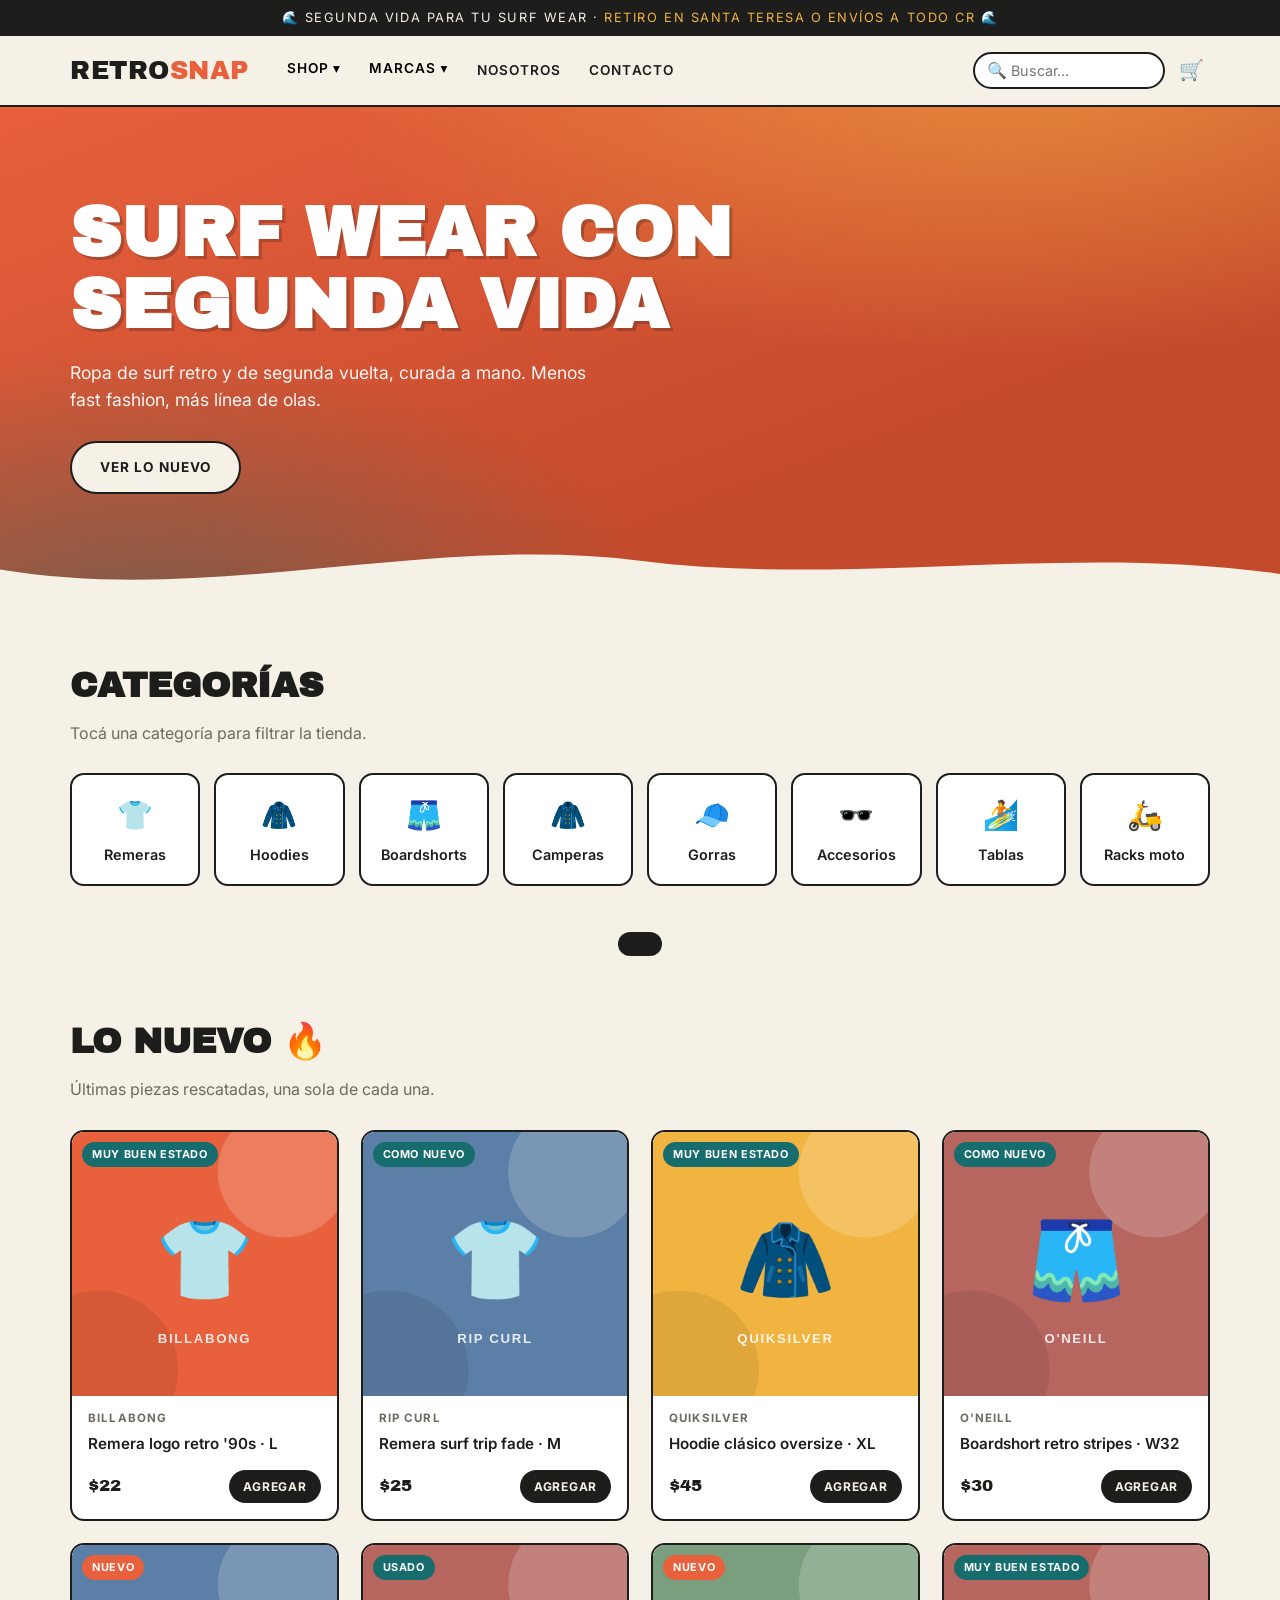
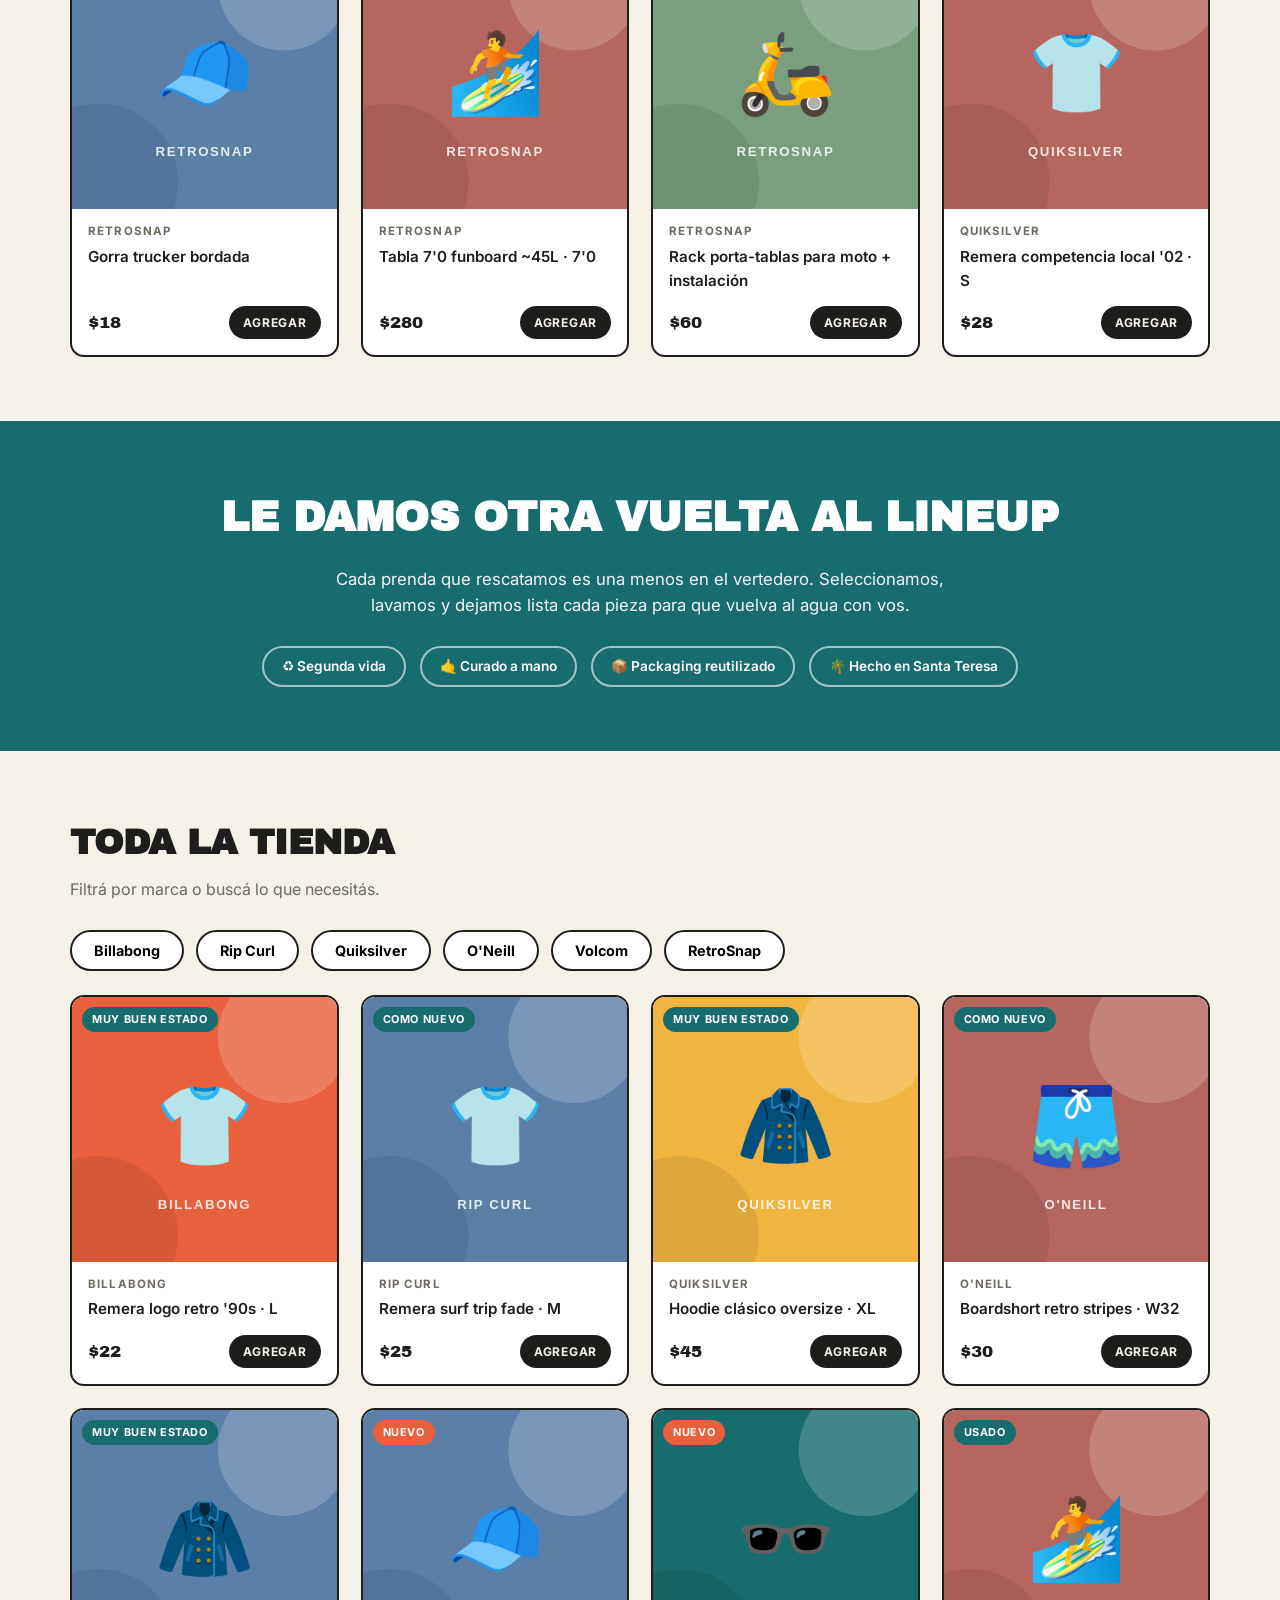
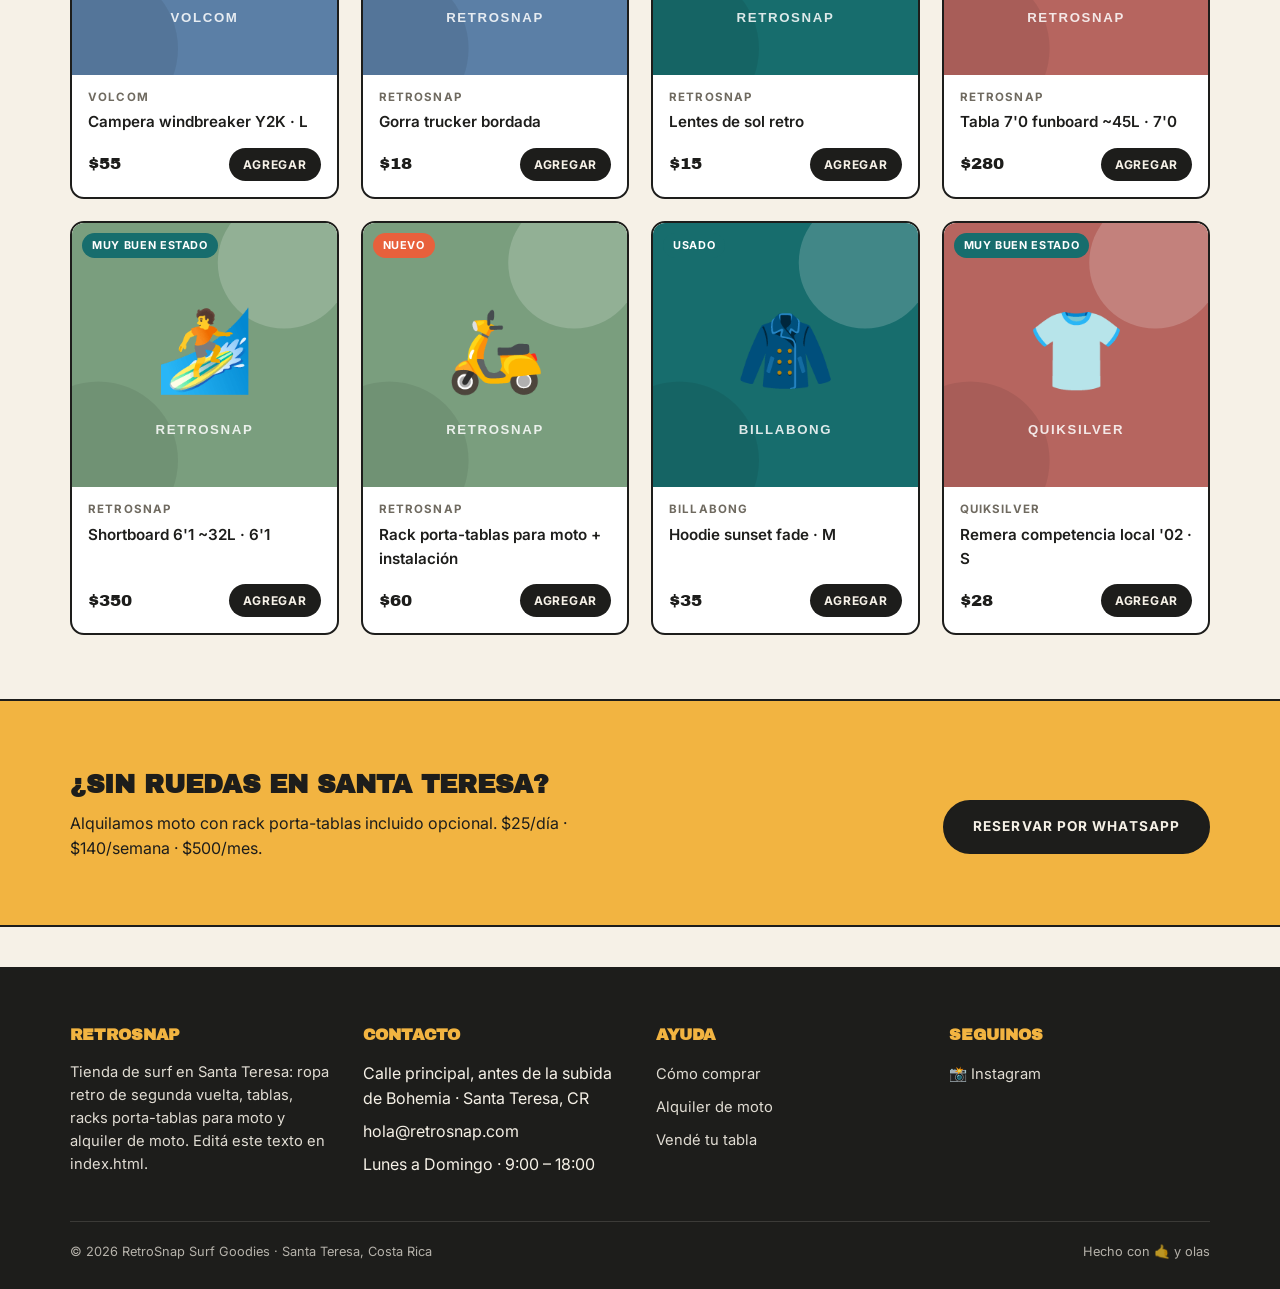
==== index.html @ 7b85a32f "Commit inicial: tienda web RetroSnap (estatica) Co-Authored-By: Claude Opus 4.8 (1M context) <norepl" ====
<!DOCTYPE html>
<html lang="es">
<head>
  <meta charset="UTF-8">
  <meta name="viewport" content="width=device-width, initial-scale=1.0">
  <title>RetroSnap · Surf Goodies</title>
  <meta name="description" content="Surf wear retro y de segunda vuelta en Santa Teresa, Costa Rica. Tablas, ropa, racks para moto y más.">
  <link rel="preconnect" href="https://fonts.googleapis.com">
  <link href="https://fonts.googleapis.com/css2?family=Archivo+Black&family=Inter:wght@400;600;700&display=swap" rel="stylesheet">
  <link rel="stylesheet" href="styles.css">
</head>
<body>

  <!-- Barra de anuncio (editá el texto acá directo) -->
  <div class="anuncio">🌊 Segunda vida para tu surf wear · <span>Retiro en Santa Teresa o envíos a todo CR</span> 🌊</div>

  <!-- ============ HEADER ============ -->
  <header>
    <div class="header-inner">
      <a href="#" class="logo" id="logo-texto">RETRO<em>SNAP</em></a>

      <nav class="principal">
        <div>
          <button class="nav-btn" data-dd="dd-shop">Shop ▾</button>
          <div class="dropdown" id="dd-shop"></div>
        </div>
        <div>
          <button class="nav-btn" data-dd="dd-marcas">Marcas ▾</button>
          <div class="dropdown" id="dd-marcas"></div>
        </div>
        <div><a class="nav-btn" style="display:inline-block" href="#nosotros">Nosotros</a></div>
        <div><a class="nav-btn" style="display:inline-block" href="#contacto">Contacto</a></div>
      </nav>

      <div class="header-acciones">
        <div class="buscador">
          🔍&nbsp;<input type="text" id="buscador-input" placeholder="Buscar..." aria-label="Buscar productos">
        </div>
        <button class="icono-btn" id="btn-cart" aria-label="Abrir carrito">
          🛒<span class="cart-count" id="cart-count" style="display:none">0</span>
        </button>
      </div>
    </div>
  </header>

  <!-- ============ HERO ============ -->
  <div class="hero">
    <div class="contenedor">
      <h1 id="hero-titulo">Surf wear con segunda vida</h1>
      <p id="hero-texto"></p>
      <a href="#tienda" class="btn claro" id="hero-boton">Ver lo nuevo</a>
    </div>
    <svg class="ola" viewBox="0 0 1440 70" preserveAspectRatio="none" xmlns="http://www.w3.org/2000/svg">
      <path d="M0,40 C240,80 480,0 720,30 C960,60 1200,10 1440,45 L1440,70 L0,70 Z" fill="#f6f1e7"/>
    </svg>
  </div>

  <!-- ============ CATEGORÍAS ============ -->
  <section>
    <div class="contenedor">
      <h2 class="seccion-titulo">Categorías</h2>
      <p class="seccion-sub">Tocá una categoría para filtrar la tienda.</p>
      <div class="cats" id="grid-cats"></div>
    </div>
  </section>

  <!-- ============ LO NUEVO ============ -->
  <section>
    <div class="contenedor">
      <h2 class="seccion-titulo">Lo nuevo 🔥</h2>
      <p class="seccion-sub">Últimas piezas rescatadas, una sola de cada una.</p>
      <div class="grid-productos" id="grid-novedades"></div>
    </div>
  </section>

  <!-- ============ BANNER ECO ============ -->
  <section class="eco">
    <div class="contenedor">
      <h2 id="eco-titulo"></h2>
      <p id="eco-texto"></p>
      <div class="badges">
        <span class="badge">♻️ Segunda vida</span>
        <span class="badge">🤙 Curado a mano</span>
        <span class="badge">📦 Packaging reutilizado</span>
        <span class="badge">🌴 Hecho en Santa Teresa</span>
      </div>
    </div>
  </section>

  <!-- ============ TIENDA COMPLETA ============ -->
  <section id="tienda">
    <div class="contenedor">
      <h2 class="seccion-titulo" id="tienda-titulo">Toda la tienda</h2>
      <p class="seccion-sub">Filtrá por marca o buscá lo que necesitás.</p>
      <div class="marcas-strip" id="marcas-strip" style="margin-bottom:24px"></div>
      <div class="grid-productos" id="grid-tienda"></div>
    </div>
  </section>

  <!-- ============ BANNER MOTO ============ -->
  <section class="moto" id="banner-moto">
    <div class="contenedor moto-inner">
      <div>
        <h2 id="moto-titulo"></h2>
        <p id="moto-texto"></p>
      </div>
      <a class="btn" id="moto-boton" href="#" target="_blank" rel="noopener"></a>
    </div>
  </section>

  <!-- ============ FOOTER ============ -->
  <footer id="contacto">
    <div class="contenedor">
      <div class="footer-grid">
        <div id="nosotros">
          <h3 id="footer-nombre">RetroSnap</h3>
          <p>Tienda de surf en Santa Teresa: ropa retro de segunda vuelta, tablas, racks porta-tablas para moto y alquiler de moto. Editá este texto en index.html.</p>
        </div>
        <div>
          <h3>Contacto</h3>
          <ul>
            <li><span id="footer-direccion"></span></li>
            <li><span id="footer-email"></span></li>
            <li><span id="footer-horario"></span></li>
          </ul>
        </div>
        <div>
          <h3>Ayuda</h3>
          <ul>
            <li><a href="#tienda">Cómo comprar</a></li>
            <li><a href="#banner-moto">Alquiler de moto</a></li>
            <li><a href="#tienda">Vendé tu tabla</a></li>
          </ul>
        </div>
        <div>
          <h3>Seguinos</h3>
          <ul id="footer-redes"></ul>
        </div>
      </div>
      <div class="footer-bottom">
        <span>© <span id="anio"></span> RetroSnap Surf Goodies · Santa Teresa, Costa Rica</span>
        <span>Hecho con 🤙 y olas</span>
      </div>
    </div>
  </footer>

  <!-- ============ CARRITO (drawer) ============ -->
  <div class="overlay" id="overlay"></div>
  <aside class="drawer" id="drawer" aria-label="Carrito de compras">
    <div class="drawer-head">
      <h2>Tu carrito</h2>
      <button class="icono-btn" id="drawer-cerrar" aria-label="Cerrar carrito">✕</button>
    </div>
    <div class="drawer-items" id="drawer-items"></div>
    <div class="drawer-foot">
      <div class="drawer-total"><span>Total</span><span id="drawer-total">$0</span></div>
      <button class="btn-checkout" id="btn-checkout">Pedir por WhatsApp 💬</button>
    </div>
  </aside>

  <!-- ============ MODAL DE PRODUCTO ============ -->
  <div class="modal" id="modal">
    <div class="modal-caja">
      <button class="modal-cerrar" id="modal-cerrar" aria-label="Cerrar">✕</button>
      <div class="modal-img"><img id="modal-img" src="" alt=""></div>
      <div class="modal-info">
        <span class="card-marca" id="modal-marca"></span>
        <h2 id="modal-nombre"></h2>
        <span class="precio" id="modal-precio"></span>
        <p id="modal-desc"></p>
        <p class="modal-meta" id="modal-meta"></p>
        <button class="btn" id="modal-add" style="border:none">Agregar al carrito</button>
      </div>
    </div>
  </div>

  <div class="toast" id="toast"></div>

  <script src="config.js"></script>
  <script src="products.js"></script>
  <script src="app.js"></script>
</body>
</html>
---- styles.css ----
/* ============================================================
   ESTILOS RETROSNAP — colores y tipografías editables acá abajo
   ============================================================ */

:root {
  /* Paleta — cambiá estos valores para retematizar todo el sitio */
  --arena: #f6f1e7;      /* fondo general */
  --tinta: #1d1d1b;      /* texto principal */
  --coral: #e8603c;      /* acento principal (botones, tags) */
  --oceano: #176d6d;     /* acento secundario */
  --sol: #f2b441;        /* detalle cálido */
  --blanco: #ffffff;
  --gris: #6f6a60;

  --radius: 14px;
  --sombra: 0 10px 30px rgba(29, 29, 27, .08);
  --fuente-display: "Archivo Black", Impact, "Arial Black", sans-serif;
  --fuente-body: "Inter", system-ui, -apple-system, "Segoe UI", sans-serif;
}

* { margin: 0; padding: 0; box-sizing: border-box; }

html { scroll-behavior: smooth; }

body {
  font-family: var(--fuente-body);
  background: var(--arena);
  color: var(--tinta);
  line-height: 1.55;
}

img { max-width: 100%; display: block; }
a { color: inherit; text-decoration: none; }
button { font-family: inherit; cursor: pointer; }

.contenedor { max-width: 1180px; margin: 0 auto; padding: 0 20px; }

/* ---------- Barra de anuncio ---------- */
.anuncio {
  background: var(--tinta);
  color: var(--arena);
  text-align: center;
  font-size: .8rem;
  letter-spacing: .12em;
  text-transform: uppercase;
  padding: 8px 12px;
}
.anuncio span { color: var(--sol); }

/* ---------- Header ---------- */
header {
  position: sticky;
  top: 0;
  z-index: 50;
  background: var(--arena);
  border-bottom: 2px solid var(--tinta);
}
.header-inner {
  display: flex;
  align-items: center;
  gap: 18px;
  padding: 14px 20px;
  max-width: 1180px;
  margin: 0 auto;
}
.logo {
  font-family: var(--fuente-display);
  font-size: 1.6rem;
  letter-spacing: .02em;
  white-space: nowrap;
}
.logo em { font-style: normal; color: var(--coral); }

nav.principal { display: flex; gap: 4px; margin-left: 8px; }
nav.principal > div { position: relative; }
.nav-btn {
  background: none;
  border: none;
  font-size: .85rem;
  font-weight: 600;
  letter-spacing: .08em;
  text-transform: uppercase;
  padding: 10px 12px;
  border-radius: 8px;
}
.nav-btn:hover { background: rgba(29,29,27,.06); }
.dropdown {
  position: absolute;
  top: 100%;
  left: 0;
  min-width: 200px;
  background: var(--blanco);
  border: 2px solid var(--tinta);
  border-radius: var(--radius);
  box-shadow: var(--sombra);
  padding: 8px;
  display: none;
  z-index: 60;
}
.dropdown.abierto { display: block; }
.dropdown a {
  display: block;
  padding: 9px 12px;
  border-radius: 8px;
  font-size: .9rem;
}
.dropdown a:hover { background: var(--arena); }

.header-acciones { margin-left: auto; display: flex; align-items: center; gap: 8px; }
.buscador {
  display: flex;
  align-items: center;
  background: var(--blanco);
  border: 2px solid var(--tinta);
  border-radius: 999px;
  padding: 4px 12px;
}
.buscador input {
  border: none;
  outline: none;
  background: none;
  font-size: .9rem;
  width: 140px;
  font-family: inherit;
}
.icono-btn {
  background: none;
  border: none;
  font-size: 1.25rem;
  position: relative;
  padding: 6px;
  border-radius: 8px;
}
.icono-btn:hover { background: rgba(29,29,27,.06); }
.cart-count {
  position: absolute;
  top: -2px;
  right: -4px;
  background: var(--coral);
  color: var(--blanco);
  font-size: .65rem;
  font-weight: 700;
  border-radius: 999px;
  min-width: 18px;
  height: 18px;
  display: flex;
  align-items: center;
  justify-content: center;
  padding: 0 4px;
}

/* ---------- Hero ---------- */
.hero {
  background:
    radial-gradient(1200px 500px at 80% -10%, rgba(242,180,65,.55), transparent 60%),
    radial-gradient(900px 500px at 10% 110%, rgba(23,109,109,.45), transparent 60%),
    linear-gradient(160deg, var(--coral), #c44a2c 70%);
  color: var(--blanco);
  padding: 90px 0 100px;
  position: relative;
  overflow: hidden;
}
.hero h1 {
  font-family: var(--fuente-display);
  font-size: clamp(2.4rem, 6vw, 4.4rem);
  line-height: 1.02;
  text-transform: uppercase;
  max-width: 700px;
  text-shadow: 3px 3px 0 rgba(29,29,27,.25);
}
.hero p {
  margin-top: 18px;
  max-width: 520px;
  font-size: 1.1rem;
  opacity: .95;
}
.btn {
  display: inline-block;
  margin-top: 28px;
  background: var(--tinta);
  color: var(--arena);
  border: 2px solid var(--tinta);
  font-weight: 700;
  letter-spacing: .08em;
  text-transform: uppercase;
  font-size: .85rem;
  padding: 14px 28px;
  border-radius: 999px;
  transition: transform .15s ease;
}
.btn:hover { transform: translateY(-2px); }
.btn.claro { background: var(--arena); color: var(--tinta); }
.ola {
  position: absolute;
  bottom: -2px;
  left: 0;
  width: 100%;
}

/* ---------- Secciones ---------- */
section { padding: 64px 0; }
.seccion-titulo {
  font-family: var(--fuente-display);
  font-size: clamp(1.5rem, 3.4vw, 2.2rem);
  text-transform: uppercase;
  margin-bottom: 8px;
}
.seccion-sub { color: var(--gris); margin-bottom: 28px; }

/* ---------- Categorías ---------- */
.cats {
  display: grid;
  grid-template-columns: repeat(auto-fill, minmax(130px, 1fr));
  gap: 14px;
}
.cat-tile {
  background: var(--blanco);
  border: 2px solid var(--tinta);
  border-radius: var(--radius);
  padding: 18px 12px;
  text-align: center;
  font-weight: 600;
  font-size: .9rem;
  transition: transform .15s ease, box-shadow .15s ease;
}
.cat-tile:hover { transform: translateY(-3px); box-shadow: var(--sombra); }
.cat-tile .emoji { font-size: 1.8rem; display: block; margin-bottom: 6px; }
.cat-tile.activa { background: var(--tinta); color: var(--arena); }

/* ---------- Grilla de productos ---------- */
.grid-productos {
  display: grid;
  grid-template-columns: repeat(auto-fill, minmax(230px, 1fr));
  gap: 22px;
}
.card {
  background: var(--blanco);
  border: 2px solid var(--tinta);
  border-radius: var(--radius);
  overflow: hidden;
  display: flex;
  flex-direction: column;
  transition: transform .15s ease, box-shadow .15s ease;
}
.card:hover { transform: translateY(-4px); box-shadow: var(--sombra); }
.card-img {
  aspect-ratio: 1 / 1;
  background: var(--arena);
  cursor: pointer;
  position: relative;
}
.card-img img { width: 100%; height: 100%; object-fit: cover; }
.tag-condicion {
  position: absolute;
  top: 10px;
  left: 10px;
  background: var(--oceano);
  color: var(--blanco);
  font-size: .68rem;
  font-weight: 700;
  text-transform: uppercase;
  letter-spacing: .06em;
  padding: 4px 10px;
  border-radius: 999px;
}
.tag-condicion.nuevo { background: var(--coral); }
.card-body { padding: 14px 16px 16px; display: flex; flex-direction: column; gap: 4px; flex: 1; }
.card-marca {
  font-size: .72rem;
  font-weight: 700;
  text-transform: uppercase;
  letter-spacing: .1em;
  color: var(--gris);
}
.card-nombre { font-weight: 600; font-size: .95rem; cursor: pointer; }
.card-nombre:hover { text-decoration: underline; }
.card-pie {
  margin-top: auto;
  padding-top: 10px;
  display: flex;
  align-items: center;
  justify-content: space-between;
  gap: 8px;
}
.precio { font-family: var(--fuente-display); font-size: 1.05rem; }
.btn-add {
  background: var(--tinta);
  color: var(--arena);
  border: none;
  border-radius: 999px;
  font-weight: 700;
  font-size: .75rem;
  text-transform: uppercase;
  letter-spacing: .06em;
  padding: 9px 14px;
  transition: background .15s ease;
}
.btn-add:hover { background: var(--coral); }
.sin-resultados {
  grid-column: 1 / -1;
  text-align: center;
  color: var(--gris);
  padding: 40px 0;
}

/* ---------- Banner eco ---------- */
.eco {
  background: var(--oceano);
  color: var(--blanco);
  text-align: center;
}
.eco h2 {
  font-family: var(--fuente-display);
  text-transform: uppercase;
  font-size: clamp(1.6rem, 4vw, 2.6rem);
}
.eco p { max-width: 620px; margin: 16px auto 0; font-size: 1.05rem; opacity: .95; }
.eco .badges {
  display: flex;
  justify-content: center;
  gap: 14px;
  flex-wrap: wrap;
  margin-top: 28px;
}
.eco .badge {
  border: 2px solid rgba(255,255,255,.6);
  border-radius: 999px;
  padding: 8px 18px;
  font-size: .85rem;
  font-weight: 600;
}

/* ---------- Banner moto ---------- */
.moto {
  background: var(--sol);
  border-top: 2px solid var(--tinta);
  border-bottom: 2px solid var(--tinta);
}
.moto-inner {
  display: flex;
  align-items: center;
  gap: 28px;
  flex-wrap: wrap;
  justify-content: space-between;
}
.moto h2 { font-family: var(--fuente-display); text-transform: uppercase; font-size: 1.6rem; }
.moto p { margin-top: 6px; max-width: 520px; }

/* ---------- Marcas ---------- */
.marcas-strip {
  display: flex;
  flex-wrap: wrap;
  gap: 12px;
}
.marca-chip {
  border: 2px solid var(--tinta);
  background: var(--blanco);
  border-radius: 999px;
  padding: 10px 22px;
  font-weight: 700;
  font-size: .9rem;
  transition: background .15s ease;
  cursor: pointer;
}
.marca-chip:hover, .marca-chip.activa { background: var(--tinta); color: var(--arena); }

/* ---------- Footer ---------- */
footer {
  background: var(--tinta);
  color: var(--arena);
  padding: 56px 0 28px;
  margin-top: 40px;
}
.footer-grid {
  display: grid;
  grid-template-columns: repeat(auto-fit, minmax(220px, 1fr));
  gap: 32px;
}
.footer-grid h3 {
  font-family: var(--fuente-display);
  text-transform: uppercase;
  font-size: 1rem;
  margin-bottom: 14px;
  color: var(--sol);
}
.footer-grid p, .footer-grid a { font-size: .92rem; opacity: .9; }
.footer-grid ul { list-style: none; display: flex; flex-direction: column; gap: 8px; }
.footer-grid a:hover { text-decoration: underline; }
.footer-bottom {
  margin-top: 44px;
  padding-top: 20px;
  border-top: 1px solid rgba(246,241,231,.2);
  display: flex;
  justify-content: space-between;
  flex-wrap: wrap;
  gap: 10px;
  font-size: .8rem;
  opacity: .7;
}

/* ---------- Carrito (drawer) ---------- */
.overlay {
  position: fixed;
  inset: 0;
  background: rgba(29,29,27,.5);
  z-index: 90;
  opacity: 0;
  pointer-events: none;
  transition: opacity .2s ease;
}
.overlay.visible { opacity: 1; pointer-events: auto; }
.drawer {
  position: fixed;
  top: 0;
  right: -420px;
  width: min(400px, 92vw);
  height: 100%;
  background: var(--blanco);
  z-index: 100;
  border-left: 2px solid var(--tinta);
  display: flex;
  flex-direction: column;
  transition: right .25s ease;
}
.drawer.abierto { right: 0; }
.drawer-head {
  display: flex;
  justify-content: space-between;
  align-items: center;
  padding: 18px 20px;
  border-bottom: 2px solid var(--tinta);
}
.drawer-head h2 { font-family: var(--fuente-display); text-transform: uppercase; font-size: 1.1rem; }
.drawer-items { flex: 1; overflow-y: auto; padding: 16px 20px; display: flex; flex-direction: column; gap: 14px; }
.cart-item {
  display: flex;
  gap: 12px;
  align-items: center;
  border: 1px solid #e5dfd2;
  border-radius: 10px;
  padding: 10px;
}
.cart-item img { width: 56px; height: 56px; object-fit: cover; border-radius: 8px; }
.cart-item .info { flex: 1; font-size: .85rem; }
.cart-item .info strong { display: block; font-size: .88rem; }
.cart-qty { display: flex; align-items: center; gap: 8px; }
.cart-qty button {
  width: 24px;
  height: 24px;
  border: 1px solid var(--tinta);
  background: none;
  border-radius: 6px;
  font-weight: 700;
}
.cart-quitar { background: none; border: none; color: var(--coral); font-size: 1rem; }
.drawer-foot { border-top: 2px solid var(--tinta); padding: 18px 20px; }
.drawer-total {
  display: flex;
  justify-content: space-between;
  font-weight: 700;
  margin-bottom: 14px;
  font-size: 1.05rem;
}
.btn-checkout {
  width: 100%;
  background: #25d366;
  color: var(--blanco);
  border: 2px solid var(--tinta);
  border-radius: 999px;
  padding: 14px;
  font-weight: 700;
  text-transform: uppercase;
  letter-spacing: .06em;
  font-size: .9rem;
}
.btn-checkout:hover { filter: brightness(.95); }
.drawer-vacio { text-align: center; color: var(--gris); padding: 40px 10px; }

/* ---------- Modal de producto ---------- */
.modal {
  position: fixed;
  inset: 0;
  z-index: 110;
  display: none;
  align-items: center;
  justify-content: center;
  padding: 20px;
}
.modal.abierto { display: flex; }
.modal-caja {
  background: var(--blanco);
  border: 2px solid var(--tinta);
  border-radius: var(--radius);
  max-width: 760px;
  width: 100%;
  max-height: 90vh;
  overflow-y: auto;
  display: grid;
  grid-template-columns: 1fr 1fr;
  position: relative;
  z-index: 111;
}
.modal-img { background: var(--arena); }
.modal-img img { width: 100%; height: 100%; object-fit: cover; }
.modal-info { padding: 28px; display: flex; flex-direction: column; gap: 10px; }
.modal-info .precio { font-size: 1.6rem; }
.modal-cerrar {
  position: absolute;
  top: 10px;
  right: 12px;
  background: var(--blanco);
  border: 2px solid var(--tinta);
  border-radius: 999px;
  width: 34px;
  height: 34px;
  font-weight: 700;
}
.modal-meta { font-size: .85rem; color: var(--gris); }

/* ---------- Toast ---------- */
.toast {
  position: fixed;
  bottom: 24px;
  left: 50%;
  transform: translate(-50%, 80px);
  background: var(--tinta);
  color: var(--arena);
  padding: 12px 22px;
  border-radius: 999px;
  font-size: .9rem;
  z-index: 120;
  transition: transform .25s ease;
}
.toast.visible { transform: translate(-50%, 0); }

/* ---------- Responsive ---------- */
@media (max-width: 820px) {
  nav.principal { display: none; }
  .buscador input { width: 90px; }
  .modal-caja { grid-template-columns: 1fr; }
  .modal-img { max-height: 280px; overflow: hidden; }
  .hero { padding: 60px 0 80px; }
}
@media (max-width: 480px) {
  .header-inner { gap: 8px; padding: 12px 14px; }
  .logo { font-size: 1.3rem; }
  .buscador { padding: 3px 10px; }
  .buscador input { width: 64px; }
}
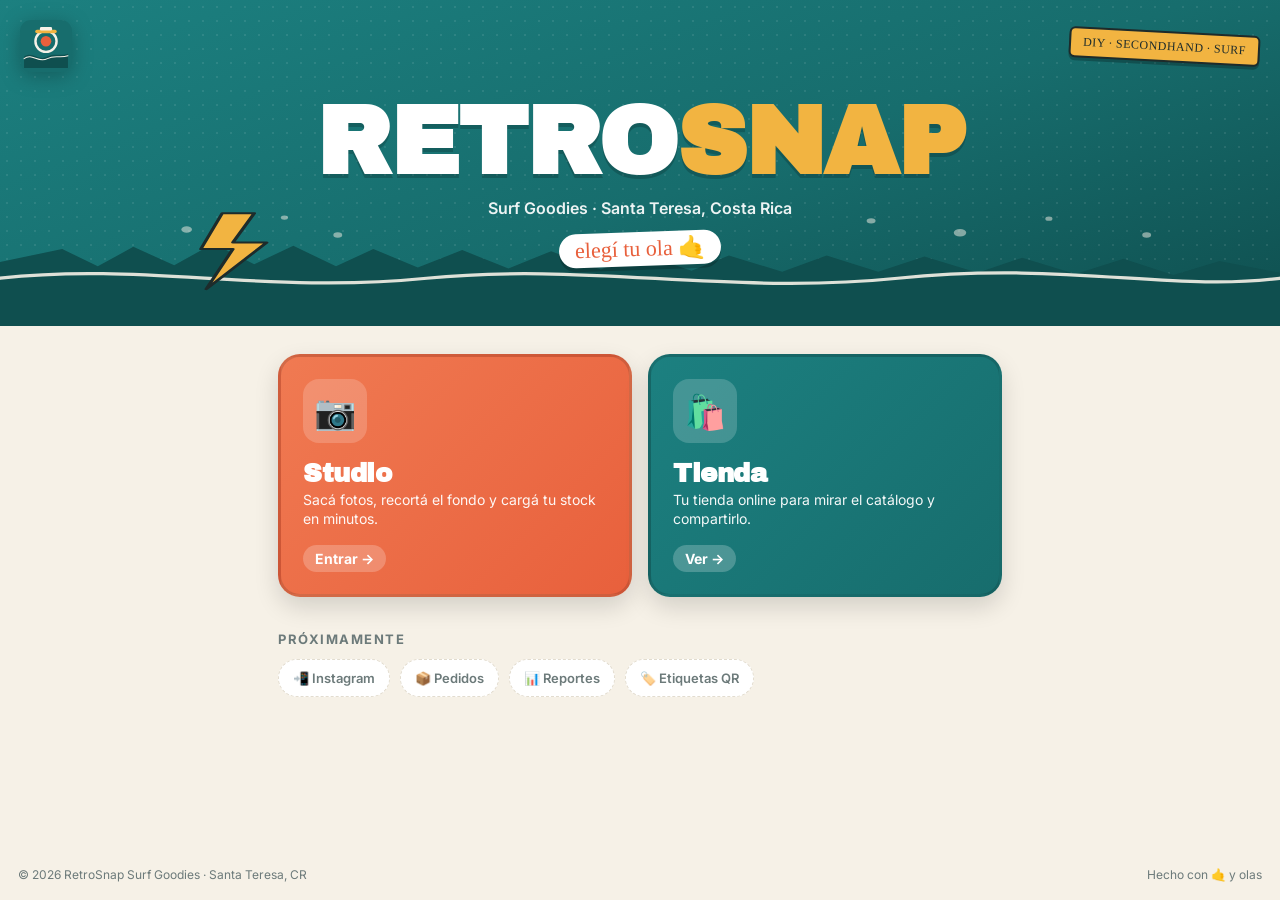
==== commit 16436b42: "Panel de entrada RetroSnap (hub) con ola punk; mover tienda a /tienda/" ====
--- a/index.html
+++ b/index.html
@@ -2,182 +2,101 @@
 <html lang="es">
 <head>
   <meta charset="UTF-8">
-  <meta name="viewport" content="width=device-width, initial-scale=1.0">
-  <title>RetroSnap · Surf Goodies</title>
-  <meta name="description" content="Surf wear retro y de segunda vuelta en Santa Teresa, Costa Rica. Tablas, ropa, racks para moto y más.">
+  <meta name="viewport" content="width=device-width, initial-scale=1.0, viewport-fit=cover">
+  <meta name="theme-color" content="#176d6d">
+  <title>RetroSnap · Panel</title>
+  <meta name="description" content="Panel de RetroSnap Surf Goodies — Studio y Tienda.">
+  <link rel="icon" href="assets/icon.svg" type="image/svg+xml">
+  <link rel="apple-touch-icon" href="assets/icon.svg">
   <link rel="preconnect" href="https://fonts.googleapis.com">
-  <link href="https://fonts.googleapis.com/css2?family=Archivo+Black&family=Inter:wght@400;600;700&display=swap" rel="stylesheet">
-  <link rel="stylesheet" href="styles.css">
+  <link href="https://fonts.googleapis.com/css2?family=Archivo+Black&family=Permanent+Marker&family=Inter:wght@400;600;700&display=swap" rel="stylesheet">
+  <link rel="stylesheet" href="panel.css">
 </head>
 <body>
 
-  <!-- Barra de anuncio (editá el texto acá directo) -->
-  <div class="anuncio">🌊 Segunda vida para tu surf wear · <span>Retiro en Santa Teresa o envíos a todo CR</span> 🌊</div>
+  <!-- ================= HERO / OLA PUNK ================= -->
+  <header class="hero">
+    <!-- textura de puntos -->
+    <div class="grano" aria-hidden="true"></div>
 
-  <!-- ============ HEADER ============ -->
-  <header>
-    <div class="header-inner">
-      <a href="#" class="logo" id="logo-texto">RETRO<em>SNAP</em></a>
+    <div class="hero-top">
+      <img class="marca-icono" src="assets/icon.svg" alt="">
+      <span class="sticker">DIY · SECONDHAND · SURF</span>
+    </div>
 
-      <nav class="principal">
-        <div>
-          <button class="nav-btn" data-dd="dd-shop">Shop ▾</button>
-          <div class="dropdown" id="dd-shop"></div>
-        </div>
-        <div>
-          <button class="nav-btn" data-dd="dd-marcas">Marcas ▾</button>
-          <div class="dropdown" id="dd-marcas"></div>
-        </div>
-        <div><a class="nav-btn" style="display:inline-block" href="#nosotros">Nosotros</a></div>
-        <div><a class="nav-btn" style="display:inline-block" href="#contacto">Contacto</a></div>
-      </nav>
+    <div class="hero-centro">
+      <h1 class="wordmark">RETRO<span>SNAP</span></h1>
+      <p class="eslogan">Surf Goodies · Santa Teresa, Costa Rica</p>
+      <p class="grito">elegí tu ola 🤙</p>
+    </div>
 
-      <div class="header-acciones">
-        <div class="buscador">
-          🔍&nbsp;<input type="text" id="buscador-input" placeholder="Buscar..." aria-label="Buscar productos">
-        </div>
-        <button class="icono-btn" id="btn-cart" aria-label="Abrir carrito">
-          🛒<span class="cart-count" id="cart-count" style="display:none">0</span>
-        </button>
-      </div>
-    </div>
+    <!-- OLA PUNK ROCK (cresta dentada + rayo + spray) -->
+    <svg class="ola" viewBox="0 0 1440 240" preserveAspectRatio="none" xmlns="http://www.w3.org/2000/svg" aria-hidden="true">
+      <!-- spray -->
+      <g fill="#f6f1e7" opacity=".5">
+        <circle cx="210" cy="60" r="6"/><circle cx="320" cy="38" r="4"/><circle cx="380" cy="70" r="5"/>
+        <circle cx="980" cy="44" r="5"/><circle cx="1080" cy="66" r="7"/><circle cx="1180" cy="40" r="4"/>
+        <circle cx="1290" cy="70" r="5"/>
+      </g>
+      <!-- cuerpo de la ola, con cresta dentada (punk) -->
+      <path d="M0,120
+               L70,96 L110,128 L150,92 L196,126 L240,86 L286,124 L330,90
+               L378,128 L420,96 L470,130 L520,98 L572,132 L620,100
+               L676,134 L720,104 L778,136 L820,108 L880,138 L930,108
+               L988,138 L1040,110 L1100,140 L1150,112 L1210,142 L1264,114
+               L1320,144 L1372,118 L1440,140
+               L1440,240 L0,240 Z"
+            fill="#0f4f4f"/>
+      <!-- línea de espuma -->
+      <path d="M0,150 C160,120 300,180 480,150 C660,120 820,182 1010,150 C1200,118 1320,176 1440,150"
+            fill="none" stroke="#f6f1e7" stroke-width="6" stroke-linecap="round" opacity=".9"/>
+      <!-- rayo punk -->
+      <path d="M250,30 L226,96 L262,96 L232,170 L300,84 L262,84 L286,30 Z"
+            fill="#f2b441" stroke="#1d2b2b" stroke-width="4" stroke-linejoin="round"/>
+    </svg>
   </header>
 
-  <!-- ============ HERO ============ -->
-  <div class="hero">
-    <div class="contenedor">
-      <h1 id="hero-titulo">Surf wear con segunda vida</h1>
-      <p id="hero-texto"></p>
-      <a href="#tienda" class="btn claro" id="hero-boton">Ver lo nuevo</a>
-    </div>
-    <svg class="ola" viewBox="0 0 1440 70" preserveAspectRatio="none" xmlns="http://www.w3.org/2000/svg">
-      <path d="M0,40 C240,80 480,0 720,30 C960,60 1200,10 1440,45 L1440,70 L0,70 Z" fill="#f6f1e7"/>
-    </svg>
-  </div>
+  <!-- ================= PANEL ================= -->
+  <main class="panel">
+    <nav class="cta-grid" aria-label="Secciones de RetroSnap">
 
-  <!-- ============ CATEGORÍAS ============ -->
-  <section>
-    <div class="contenedor">
-      <h2 class="seccion-titulo">Categorías</h2>
-      <p class="seccion-sub">Tocá una categoría para filtrar la tienda.</p>
-      <div class="cats" id="grid-cats"></div>
-    </div>
-  </section>
+      <a class="card card-studio" href="studio/">
+        <div class="card-icono">📷</div>
+        <div class="card-texto">
+          <h2>Studio</h2>
+          <p>Sacá fotos, recortá el fondo y cargá tu stock en minutos.</p>
+        </div>
+        <span class="card-flecha">Entrar →</span>
+      </a>
 
-  <!-- ============ LO NUEVO ============ -->
-  <section>
-    <div class="contenedor">
-      <h2 class="seccion-titulo">Lo nuevo 🔥</h2>
-      <p class="seccion-sub">Últimas piezas rescatadas, una sola de cada una.</p>
-      <div class="grid-productos" id="grid-novedades"></div>
-    </div>
-  </section>
+      <a class="card card-tienda" href="tienda/">
+        <div class="card-icono">🛍️</div>
+        <div class="card-texto">
+          <h2>Tienda</h2>
+          <p>Tu tienda online para mirar el catálogo y compartirlo.</p>
+        </div>
+        <span class="card-flecha">Ver →</span>
+      </a>
 
-  <!-- ============ BANNER ECO ============ -->
-  <section class="eco">
-    <div class="contenedor">
-      <h2 id="eco-titulo"></h2>
-      <p id="eco-texto"></p>
-      <div class="badges">
-        <span class="badge">♻️ Segunda vida</span>
-        <span class="badge">🤙 Curado a mano</span>
-        <span class="badge">📦 Packaging reutilizado</span>
-        <span class="badge">🌴 Hecho en Santa Teresa</span>
+    </nav>
+
+    <!-- Espacio para sumar funciones más adelante -->
+    <section class="prox">
+      <h3>Próximamente</h3>
+      <div class="prox-chips">
+        <span class="chip" title="En camino">📲 Instagram</span>
+        <span class="chip" title="En camino">📦 Pedidos</span>
+        <span class="chip" title="En camino">📊 Reportes</span>
+        <span class="chip" title="En camino">🏷️ Etiquetas QR</span>
       </div>
-    </div>
-  </section>
+    </section>
+  </main>
 
-  <!-- ============ TIENDA COMPLETA ============ -->
-  <section id="tienda">
-    <div class="contenedor">
-      <h2 class="seccion-titulo" id="tienda-titulo">Toda la tienda</h2>
-      <p class="seccion-sub">Filtrá por marca o buscá lo que necesitás.</p>
-      <div class="marcas-strip" id="marcas-strip" style="margin-bottom:24px"></div>
-      <div class="grid-productos" id="grid-tienda"></div>
-    </div>
-  </section>
-
-  <!-- ============ BANNER MOTO ============ -->
-  <section class="moto" id="banner-moto">
-    <div class="contenedor moto-inner">
-      <div>
-        <h2 id="moto-titulo"></h2>
-        <p id="moto-texto"></p>
-      </div>
-      <a class="btn" id="moto-boton" href="#" target="_blank" rel="noopener"></a>
-    </div>
-  </section>
-
-  <!-- ============ FOOTER ============ -->
-  <footer id="contacto">
-    <div class="contenedor">
-      <div class="footer-grid">
-        <div id="nosotros">
-          <h3 id="footer-nombre">RetroSnap</h3>
-          <p>Tienda de surf en Santa Teresa: ropa retro de segunda vuelta, tablas, racks porta-tablas para moto y alquiler de moto. Editá este texto en index.html.</p>
-        </div>
-        <div>
-          <h3>Contacto</h3>
-          <ul>
-            <li><span id="footer-direccion"></span></li>
-            <li><span id="footer-email"></span></li>
-            <li><span id="footer-horario"></span></li>
-          </ul>
-        </div>
-        <div>
-          <h3>Ayuda</h3>
-          <ul>
-            <li><a href="#tienda">Cómo comprar</a></li>
-            <li><a href="#banner-moto">Alquiler de moto</a></li>
-            <li><a href="#tienda">Vendé tu tabla</a></li>
-          </ul>
-        </div>
-        <div>
-          <h3>Seguinos</h3>
-          <ul id="footer-redes"></ul>
-        </div>
-      </div>
-      <div class="footer-bottom">
-        <span>© <span id="anio"></span> RetroSnap Surf Goodies · Santa Teresa, Costa Rica</span>
-        <span>Hecho con 🤙 y olas</span>
-      </div>
-    </div>
+  <footer class="pie">
+    <span>© <span id="anio"></span> RetroSnap Surf Goodies · Santa Teresa, CR</span>
+    <span>Hecho con 🤙 y olas</span>
   </footer>
 
-  <!-- ============ CARRITO (drawer) ============ -->
-  <div class="overlay" id="overlay"></div>
-  <aside class="drawer" id="drawer" aria-label="Carrito de compras">
-    <div class="drawer-head">
-      <h2>Tu carrito</h2>
-      <button class="icono-btn" id="drawer-cerrar" aria-label="Cerrar carrito">✕</button>
-    </div>
-    <div class="drawer-items" id="drawer-items"></div>
-    <div class="drawer-foot">
-      <div class="drawer-total"><span>Total</span><span id="drawer-total">$0</span></div>
-      <button class="btn-checkout" id="btn-checkout">Pedir por WhatsApp 💬</button>
-    </div>
-  </aside>
-
-  <!-- ============ MODAL DE PRODUCTO ============ -->
-  <div class="modal" id="modal">
-    <div class="modal-caja">
-      <button class="modal-cerrar" id="modal-cerrar" aria-label="Cerrar">✕</button>
-      <div class="modal-img"><img id="modal-img" src="" alt=""></div>
-      <div class="modal-info">
-        <span class="card-marca" id="modal-marca"></span>
-        <h2 id="modal-nombre"></h2>
-        <span class="precio" id="modal-precio"></span>
-        <p id="modal-desc"></p>
-        <p class="modal-meta" id="modal-meta"></p>
-        <button class="btn" id="modal-add" style="border:none">Agregar al carrito</button>
-      </div>
-    </div>
-  </div>
-
-  <div class="toast" id="toast"></div>
-
-  <script src="config.js"></script>
-  <script src="products.js"></script>
-  <script src="app.js"></script>
+  <script>document.getElementById("anio").textContent = new Date().getFullYear();</script>
 </body>
 </html>
--- a/panel.css
+++ b/panel.css
@@ -0,0 +1,148 @@
+/* ============================================================
+   RetroSnap — Panel de entrada (front panel)
+   Estilo retro-surf con onda punk rock. Mobile-first.
+   ============================================================ */
+:root {
+  --arena: #f6f1e7;
+  --tinta: #1d2b2b;
+  --coral: #e8603c;
+  --oceano: #176d6d;
+  --oceano-hondo: #0f4f4f;
+  --sol: #f2b441;
+  --gris: #6c7a7a;
+  --linea: #e2dccf;
+  --safe-top: env(safe-area-inset-top, 0px);
+  --safe-bottom: env(safe-area-inset-bottom, 0px);
+}
+
+* { box-sizing: border-box; -webkit-tap-highlight-color: transparent; }
+html, body { margin: 0; }
+body {
+  font-family: "Inter", -apple-system, system-ui, sans-serif;
+  background: var(--arena);
+  color: var(--tinta);
+  min-height: 100vh;
+  display: flex;
+  flex-direction: column;
+}
+
+/* ---------- HERO ---------- */
+.hero {
+  position: relative;
+  background: linear-gradient(160deg, #1c8080 0%, var(--oceano) 55%, var(--oceano-hondo) 100%);
+  color: #fff;
+  padding: calc(20px + var(--safe-top)) 20px 0;
+  overflow: hidden;
+}
+.grano {
+  position: absolute; inset: 0; pointer-events: none; opacity: .25;
+  background-image: radial-gradient(rgba(255,255,255,.35) 1px, transparent 1.4px);
+  background-size: 14px 14px;
+}
+.hero-top {
+  position: relative; z-index: 2;
+  display: flex; align-items: center; justify-content: space-between; gap: 12px;
+}
+.marca-icono { width: 52px; height: 52px; filter: drop-shadow(0 4px 10px rgba(0,0,0,.25)); }
+.sticker {
+  font-family: "Permanent Marker", cursive;
+  background: var(--sol); color: var(--tinta);
+  padding: 6px 12px; border-radius: 6px;
+  transform: rotate(3deg);
+  font-size: 12px; letter-spacing: .5px;
+  box-shadow: 0 3px 0 rgba(0,0,0,.25);
+  border: 2px solid var(--tinta);
+}
+
+.hero-centro { position: relative; z-index: 2; text-align: center; padding: 26px 0 60px; }
+.wordmark {
+  font-family: "Archivo Black", sans-serif;
+  font-size: clamp(48px, 16vw, 96px);
+  line-height: .92;
+  margin: 0;
+  letter-spacing: -1px;
+  text-shadow: 0 4px 0 rgba(0,0,0,.18);
+}
+.wordmark span { color: var(--sol); }
+.eslogan { margin: 12px 0 0; font-weight: 600; opacity: .92; font-size: clamp(13px, 3.6vw, 16px); }
+.grito {
+  font-family: "Permanent Marker", cursive;
+  margin: 14px 0 0; color: var(--coral);
+  background: #fff; display: inline-block;
+  padding: 4px 16px; border-radius: 999px;
+  transform: rotate(-2deg);
+  font-size: clamp(16px, 4.5vw, 22px);
+  box-shadow: 0 4px 0 rgba(0,0,0,.2);
+}
+
+.ola { position: absolute; left: 0; right: 0; bottom: -1px; width: 100%; height: 130px; display: block; }
+
+/* ---------- PANEL ---------- */
+.panel {
+  flex: 1;
+  width: 100%; max-width: 760px;
+  margin: 0 auto; padding: 28px 18px 10px;
+}
+
+.cta-grid { display: grid; grid-template-columns: 1fr; gap: 16px; }
+
+.card {
+  position: relative;
+  display: flex; align-items: center; gap: 16px;
+  padding: 22px;
+  border-radius: 22px;
+  text-decoration: none; color: #fff;
+  box-shadow: 0 10px 24px rgba(0,0,0,.14);
+  border: 3px solid rgba(0,0,0,.12);
+  transition: transform .12s ease, box-shadow .12s ease;
+  overflow: hidden;
+}
+.card:active { transform: translateY(2px) scale(.99); box-shadow: 0 6px 14px rgba(0,0,0,.16); }
+.card-studio { background: linear-gradient(135deg, #f07a52, var(--coral)); }
+.card-tienda { background: linear-gradient(135deg, #1c8080, var(--oceano)); }
+.card-icono {
+  flex: 0 0 auto;
+  width: 64px; height: 64px; border-radius: 16px;
+  background: rgba(255,255,255,.18);
+  display: flex; align-items: center; justify-content: center;
+  font-size: 34px;
+}
+.card-texto { flex: 1; }
+.card-texto h2 {
+  font-family: "Archivo Black", sans-serif;
+  margin: 0 0 4px; font-size: 26px; letter-spacing: -.5px;
+}
+.card-texto p { margin: 0; font-size: 14px; line-height: 1.35; opacity: .95; }
+.card-flecha {
+  position: absolute; right: 18px; bottom: 14px;
+  font-weight: 700; font-size: 14px;
+  background: rgba(255,255,255,.22); padding: 5px 12px; border-radius: 999px;
+}
+
+/* ---------- Próximamente ---------- */
+.prox { margin-top: 34px; }
+.prox h3 {
+  font-size: 13px; text-transform: uppercase; letter-spacing: 1.5px;
+  color: var(--gris); margin: 0 0 12px;
+}
+.prox-chips { display: flex; flex-wrap: wrap; gap: 10px; }
+.chip {
+  background: #fff; border: 1.5px dashed var(--linea); color: var(--gris);
+  padding: 10px 14px; border-radius: 999px; font-size: 13px; font-weight: 600;
+}
+
+/* ---------- Footer ---------- */
+.pie {
+  margin-top: 30px;
+  padding: 18px 18px calc(18px + var(--safe-bottom));
+  display: flex; flex-direction: column; gap: 4px; align-items: center;
+  color: var(--gris); font-size: 12px; text-align: center;
+}
+
+/* ---------- Pantallas más anchas ---------- */
+@media (min-width: 620px) {
+  .cta-grid { grid-template-columns: 1fr 1fr; }
+  .card { flex-direction: column; align-items: flex-start; min-height: 200px; }
+  .card-flecha { position: static; align-self: flex-start; margin-top: auto; }
+  .pie { flex-direction: row; justify-content: space-between; }
+}
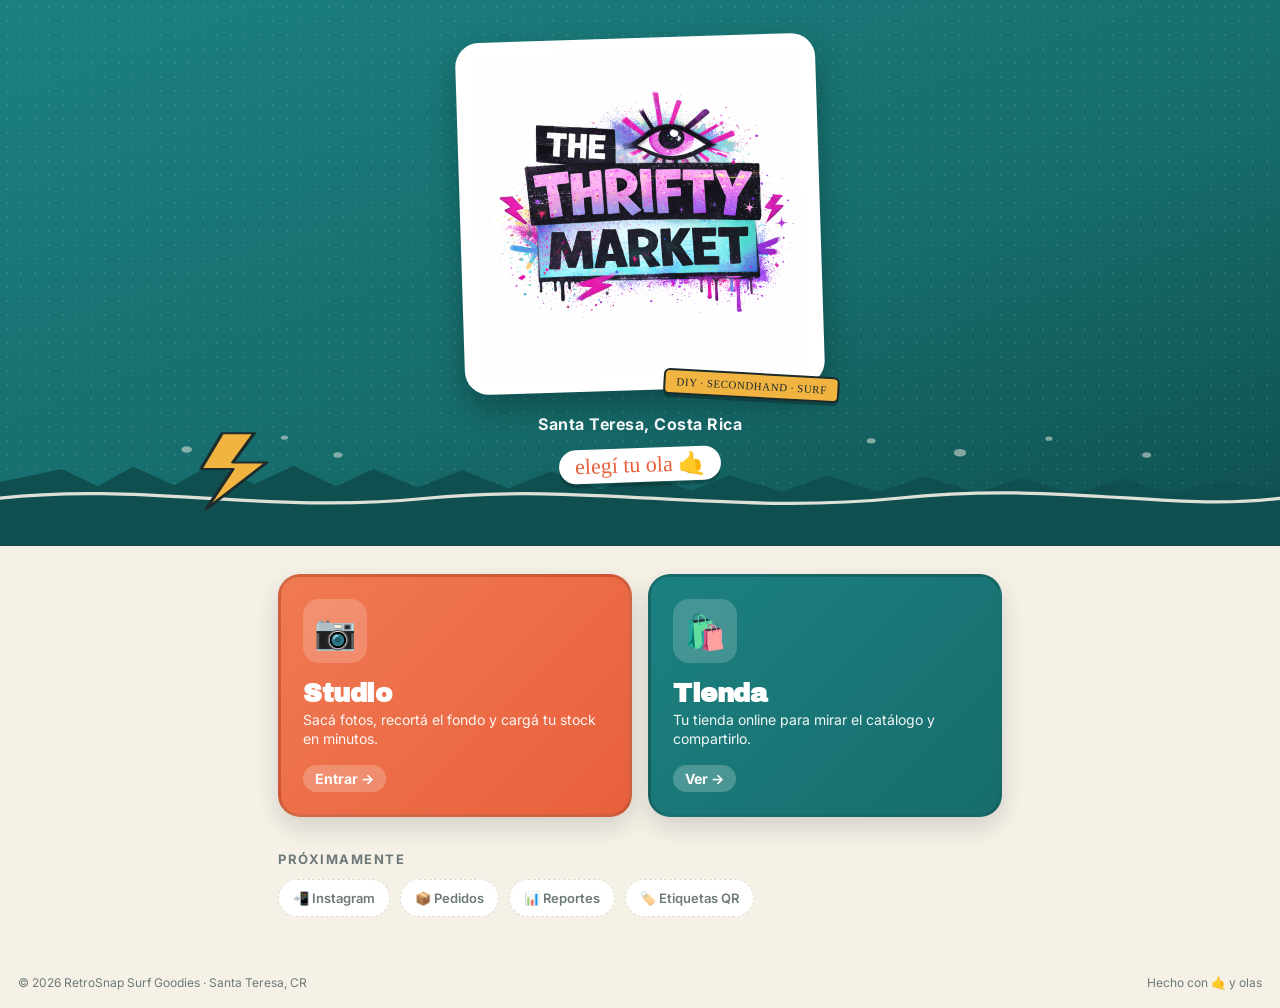
==== commit 46c8e367: "Usar el logo real de RetroSnap en el panel (montado como sticker)" ====
--- a/index.html
+++ b/index.html
@@ -19,14 +19,12 @@
     <!-- textura de puntos -->
     <div class="grano" aria-hidden="true"></div>
 
-    <div class="hero-top">
-      <img class="marca-icono" src="assets/icon.svg" alt="">
-      <span class="sticker">DIY · SECONDHAND · SURF</span>
-    </div>
-
     <div class="hero-centro">
-      <h1 class="wordmark">RETRO<span>SNAP</span></h1>
-      <p class="eslogan">Surf Goodies · Santa Teresa, Costa Rica</p>
+      <div class="logo-plate">
+        <img src="assets/logo.png" alt="RetroSnap · Surf Goodies" width="1024" height="1024">
+        <span class="sticker">DIY · SECONDHAND · SURF</span>
+      </div>
+      <p class="eslogan">Santa Teresa, Costa Rica</p>
       <p class="grito">elegí tu ola 🤙</p>
     </div>
 
--- a/panel.css
+++ b/panel.css
@@ -39,32 +39,31 @@
   background-image: radial-gradient(rgba(255,255,255,.35) 1px, transparent 1.4px);
   background-size: 14px 14px;
 }
-.hero-top {
-  position: relative; z-index: 2;
-  display: flex; align-items: center; justify-content: space-between; gap: 12px;
+.hero-centro { position: relative; z-index: 2; text-align: center; padding: 18px 0 64px; }
+
+/* Logo real montado como sticker (placa blanca con sombra) */
+.logo-plate {
+  position: relative;
+  display: inline-block;
+  width: min(82%, 360px);
+  background: #fff;
+  border-radius: 24px;
+  padding: 14px 18px;
+  box-shadow: 0 14px 30px rgba(0,0,0,.28);
+  transform: rotate(-1.8deg);
 }
-.marca-icono { width: 52px; height: 52px; filter: drop-shadow(0 4px 10px rgba(0,0,0,.25)); }
+.logo-plate img { width: 100%; height: auto; display: block; }
 .sticker {
+  position: absolute; right: -14px; bottom: -12px;
   font-family: "Permanent Marker", cursive;
   background: var(--sol); color: var(--tinta);
-  padding: 6px 12px; border-radius: 6px;
-  transform: rotate(3deg);
-  font-size: 12px; letter-spacing: .5px;
+  padding: 5px 11px; border-radius: 6px;
+  transform: rotate(5deg);
+  font-size: 11px; letter-spacing: .5px;
   box-shadow: 0 3px 0 rgba(0,0,0,.25);
   border: 2px solid var(--tinta);
 }
-
-.hero-centro { position: relative; z-index: 2; text-align: center; padding: 26px 0 60px; }
-.wordmark {
-  font-family: "Archivo Black", sans-serif;
-  font-size: clamp(48px, 16vw, 96px);
-  line-height: .92;
-  margin: 0;
-  letter-spacing: -1px;
-  text-shadow: 0 4px 0 rgba(0,0,0,.18);
-}
-.wordmark span { color: var(--sol); }
-.eslogan { margin: 12px 0 0; font-weight: 600; opacity: .92; font-size: clamp(13px, 3.6vw, 16px); }
+.eslogan { margin: 20px 0 0; font-weight: 700; opacity: .95; font-size: clamp(13px, 3.6vw, 16px); letter-spacing: .5px; }
 .grito {
   font-family: "Permanent Marker", cursive;
   margin: 14px 0 0; color: var(--coral);
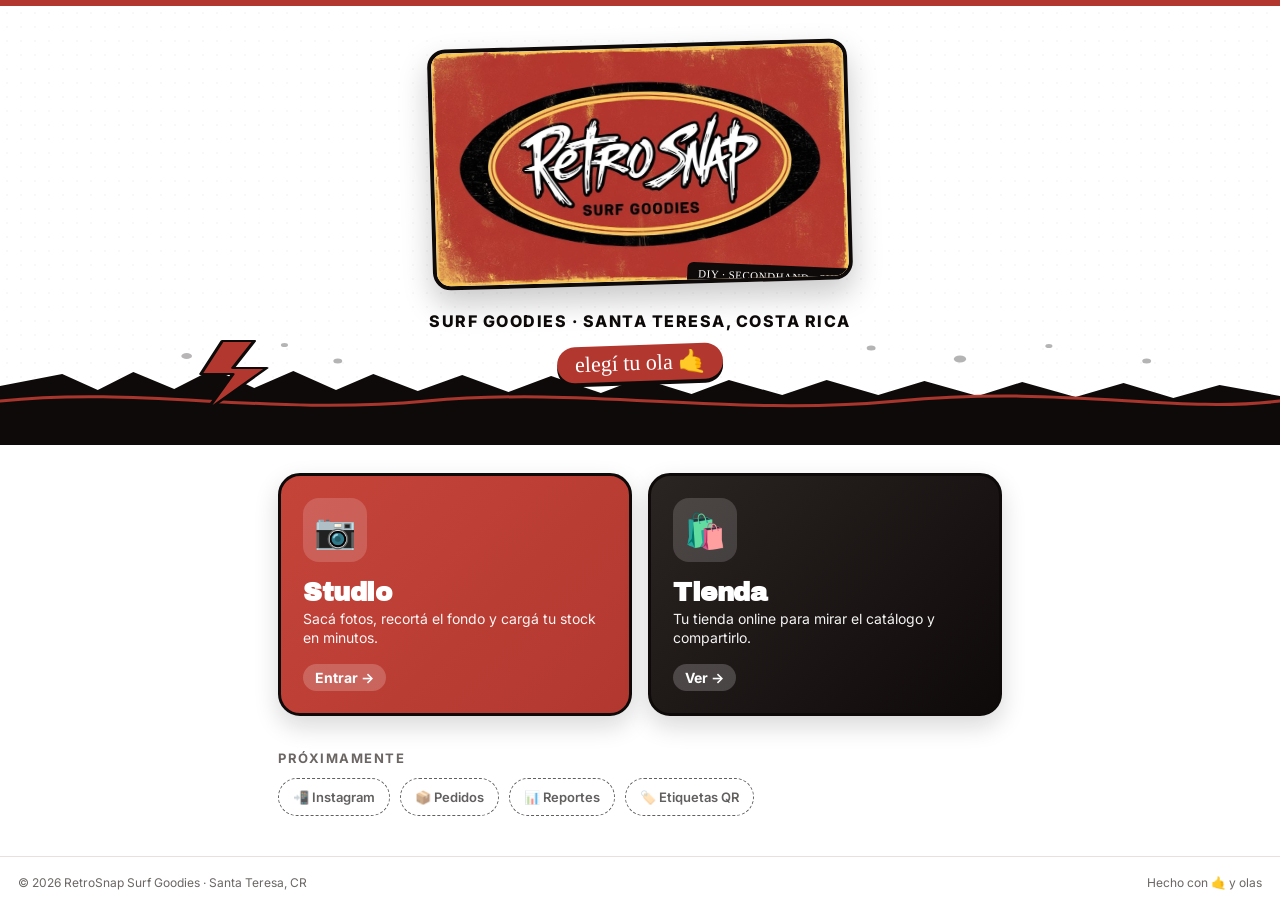
==== commit 38ee81ae: "Panel en blanco/negro/rojo (paleta del logo) + logo RetroSnap correcto; quitar logo ThriftyMarket; m" ====
--- a/index.html
+++ b/index.html
@@ -3,7 +3,7 @@
 <head>
   <meta charset="UTF-8">
   <meta name="viewport" content="width=device-width, initial-scale=1.0, viewport-fit=cover">
-  <meta name="theme-color" content="#176d6d">
+  <meta name="theme-color" content="#B2382F">
   <title>RetroSnap · Panel</title>
   <meta name="description" content="Panel de RetroSnap Surf Goodies — Studio y Tienda.">
   <link rel="icon" href="assets/icon.svg" type="image/svg+xml">
@@ -21,17 +21,17 @@
 
     <div class="hero-centro">
       <div class="logo-plate">
-        <img src="assets/logo.png" alt="RetroSnap · Surf Goodies" width="1024" height="1024">
+        <img src="assets/logo.jpg" alt="RetroSnap · Surf Goodies" width="900" height="509">
         <span class="sticker">DIY · SECONDHAND · SURF</span>
       </div>
-      <p class="eslogan">Santa Teresa, Costa Rica</p>
+      <p class="eslogan">Surf Goodies · Santa Teresa, Costa Rica</p>
       <p class="grito">elegí tu ola 🤙</p>
     </div>
 
     <!-- OLA PUNK ROCK (cresta dentada + rayo + spray) -->
     <svg class="ola" viewBox="0 0 1440 240" preserveAspectRatio="none" xmlns="http://www.w3.org/2000/svg" aria-hidden="true">
       <!-- spray -->
-      <g fill="#f6f1e7" opacity=".5">
+      <g fill="#0F0A0A" opacity=".3">
         <circle cx="210" cy="60" r="6"/><circle cx="320" cy="38" r="4"/><circle cx="380" cy="70" r="5"/>
         <circle cx="980" cy="44" r="5"/><circle cx="1080" cy="66" r="7"/><circle cx="1180" cy="40" r="4"/>
         <circle cx="1290" cy="70" r="5"/>
@@ -44,13 +44,13 @@
                L988,138 L1040,110 L1100,140 L1150,112 L1210,142 L1264,114
                L1320,144 L1372,118 L1440,140
                L1440,240 L0,240 Z"
-            fill="#0f4f4f"/>
-      <!-- línea de espuma -->
+            fill="#0F0A0A"/>
+      <!-- línea de espuma (roja) -->
       <path d="M0,150 C160,120 300,180 480,150 C660,120 820,182 1010,150 C1200,118 1320,176 1440,150"
-            fill="none" stroke="#f6f1e7" stroke-width="6" stroke-linecap="round" opacity=".9"/>
-      <!-- rayo punk -->
+            fill="none" stroke="#B2382F" stroke-width="6" stroke-linecap="round" opacity=".95"/>
+      <!-- rayo punk (rojo) -->
       <path d="M250,30 L226,96 L262,96 L232,170 L300,84 L262,84 L286,30 Z"
-            fill="#f2b441" stroke="#1d2b2b" stroke-width="4" stroke-linejoin="round"/>
+            fill="#B2382F" stroke="#0F0A0A" stroke-width="4" stroke-linejoin="round"/>
     </svg>
   </header>
 
--- a/panel.css
+++ b/panel.css
@@ -1,16 +1,16 @@
 /* ============================================================
    RetroSnap — Panel de entrada (front panel)
-   Estilo retro-surf con onda punk rock. Mobile-first.
+   Paleta de marca tomada del logo: BLANCO + NEGRO + ROJO.
+   Mobile-first.
    ============================================================ */
 :root {
-  --arena: #f6f1e7;
-  --tinta: #1d2b2b;
-  --coral: #e8603c;
-  --oceano: #176d6d;
-  --oceano-hondo: #0f4f4f;
-  --sol: #f2b441;
-  --gris: #6c7a7a;
-  --linea: #e2dccf;
+  --rojo: #B2382F;        /* rojo del logo */
+  --rojo-osc: #8E2C25;    /* rojo más oscuro (gradientes/active) */
+  --negro: #0F0A0A;       /* negro del logo */
+  --blanco: #ffffff;
+  --hueso: #f7f5f3;       /* off-white sutil */
+  --gris: #6b6664;
+  --linea: #e6e1de;
   --safe-top: env(safe-area-inset-top, 0px);
   --safe-bottom: env(safe-area-inset-bottom, 0px);
 }
@@ -19,8 +19,8 @@
 html, body { margin: 0; }
 body {
   font-family: "Inter", -apple-system, system-ui, sans-serif;
-  background: var(--arena);
-  color: var(--tinta);
+  background: var(--blanco);
+  color: var(--negro);
   min-height: 100vh;
   display: flex;
   flex-direction: column;
@@ -29,52 +29,55 @@
 /* ---------- HERO ---------- */
 .hero {
   position: relative;
-  background: linear-gradient(160deg, #1c8080 0%, var(--oceano) 55%, var(--oceano-hondo) 100%);
-  color: #fff;
-  padding: calc(20px + var(--safe-top)) 20px 0;
+  background: var(--blanco);
+  color: var(--negro);
+  padding: calc(22px + var(--safe-top)) 20px 0;
   overflow: hidden;
+  border-top: 6px solid var(--rojo);
 }
 .grano {
-  position: absolute; inset: 0; pointer-events: none; opacity: .25;
-  background-image: radial-gradient(rgba(255,255,255,.35) 1px, transparent 1.4px);
+  position: absolute; inset: 0; pointer-events: none; opacity: .5;
+  background-image: radial-gradient(rgba(15,10,10,.06) 1px, transparent 1.4px);
   background-size: 14px 14px;
 }
-.hero-centro { position: relative; z-index: 2; text-align: center; padding: 18px 0 64px; }
 
-/* Logo real montado como sticker (placa blanca con sombra) */
+.hero-centro { position: relative; z-index: 2; text-align: center; padding: 16px 0 64px; }
+
+/* Logo real, presentado como placa/sticker con borde negro */
 .logo-plate {
   position: relative;
   display: inline-block;
-  width: min(82%, 360px);
-  background: #fff;
-  border-radius: 24px;
-  padding: 14px 18px;
-  box-shadow: 0 14px 30px rgba(0,0,0,.28);
-  transform: rotate(-1.8deg);
+  width: min(88%, 420px);
+  border-radius: 18px;
+  overflow: hidden;
+  border: 4px solid var(--negro);
+  box-shadow: 0 14px 30px rgba(15,10,10,.22);
+  transform: rotate(-1.6deg);
 }
 .logo-plate img { width: 100%; height: auto; display: block; }
 .sticker {
-  position: absolute; right: -14px; bottom: -12px;
+  position: absolute; right: -10px; bottom: -10px;
   font-family: "Permanent Marker", cursive;
-  background: var(--sol); color: var(--tinta);
+  background: var(--negro); color: #fff;
   padding: 5px 11px; border-radius: 6px;
-  transform: rotate(5deg);
+  transform: rotate(4deg);
   font-size: 11px; letter-spacing: .5px;
-  box-shadow: 0 3px 0 rgba(0,0,0,.25);
-  border: 2px solid var(--tinta);
+  box-shadow: 0 3px 0 var(--rojo);
 }
-.eslogan { margin: 20px 0 0; font-weight: 700; opacity: .95; font-size: clamp(13px, 3.6vw, 16px); letter-spacing: .5px; }
+.eslogan {
+  margin: 22px 0 0; font-weight: 800; font-size: clamp(13px, 3.6vw, 16px);
+  letter-spacing: 1.5px; text-transform: uppercase; color: var(--negro);
+}
 .grito {
   font-family: "Permanent Marker", cursive;
-  margin: 14px 0 0; color: var(--coral);
-  background: #fff; display: inline-block;
-  padding: 4px 16px; border-radius: 999px;
+  margin: 14px 0 0; color: #fff; background: var(--rojo);
+  display: inline-block; padding: 5px 18px; border-radius: 999px;
   transform: rotate(-2deg);
   font-size: clamp(16px, 4.5vw, 22px);
-  box-shadow: 0 4px 0 rgba(0,0,0,.2);
+  box-shadow: 0 4px 0 var(--negro);
 }
 
-.ola { position: absolute; left: 0; right: 0; bottom: -1px; width: 100%; height: 130px; display: block; }
+.ola { position: absolute; left: 0; right: 0; bottom: -1px; width: 100%; height: 120px; display: block; }
 
 /* ---------- PANEL ---------- */
 .panel {
@@ -91,18 +94,18 @@
   padding: 22px;
   border-radius: 22px;
   text-decoration: none; color: #fff;
-  box-shadow: 0 10px 24px rgba(0,0,0,.14);
-  border: 3px solid rgba(0,0,0,.12);
+  box-shadow: 0 10px 24px rgba(15,10,10,.16);
+  border: 3px solid var(--negro);
   transition: transform .12s ease, box-shadow .12s ease;
   overflow: hidden;
 }
-.card:active { transform: translateY(2px) scale(.99); box-shadow: 0 6px 14px rgba(0,0,0,.16); }
-.card-studio { background: linear-gradient(135deg, #f07a52, var(--coral)); }
-.card-tienda { background: linear-gradient(135deg, #1c8080, var(--oceano)); }
+.card:active { transform: translateY(2px) scale(.99); box-shadow: 0 6px 14px rgba(15,10,10,.2); }
+.card-studio { background: linear-gradient(135deg, #c5443a, var(--rojo)); }
+.card-tienda { background: linear-gradient(135deg, #2a2422, var(--negro)); }
 .card-icono {
   flex: 0 0 auto;
   width: 64px; height: 64px; border-radius: 16px;
-  background: rgba(255,255,255,.18);
+  background: rgba(255,255,255,.16);
   display: flex; align-items: center; justify-content: center;
   font-size: 34px;
 }
@@ -115,7 +118,7 @@
 .card-flecha {
   position: absolute; right: 18px; bottom: 14px;
   font-weight: 700; font-size: 14px;
-  background: rgba(255,255,255,.22); padding: 5px 12px; border-radius: 999px;
+  background: rgba(255,255,255,.2); padding: 5px 12px; border-radius: 999px;
 }
 
 /* ---------- Próximamente ---------- */
@@ -126,8 +129,9 @@
 }
 .prox-chips { display: flex; flex-wrap: wrap; gap: 10px; }
 .chip {
-  background: #fff; border: 1.5px dashed var(--linea); color: var(--gris);
+  background: var(--blanco); border: 1.5px dashed var(--negro); color: var(--negro);
   padding: 10px 14px; border-radius: 999px; font-size: 13px; font-weight: 600;
+  opacity: .65;
 }
 
 /* ---------- Footer ---------- */
@@ -136,6 +140,7 @@
   padding: 18px 18px calc(18px + var(--safe-bottom));
   display: flex; flex-direction: column; gap: 4px; align-items: center;
   color: var(--gris); font-size: 12px; text-align: center;
+  border-top: 1px solid var(--linea);
 }
 
 /* ---------- Pantallas más anchas ---------- */
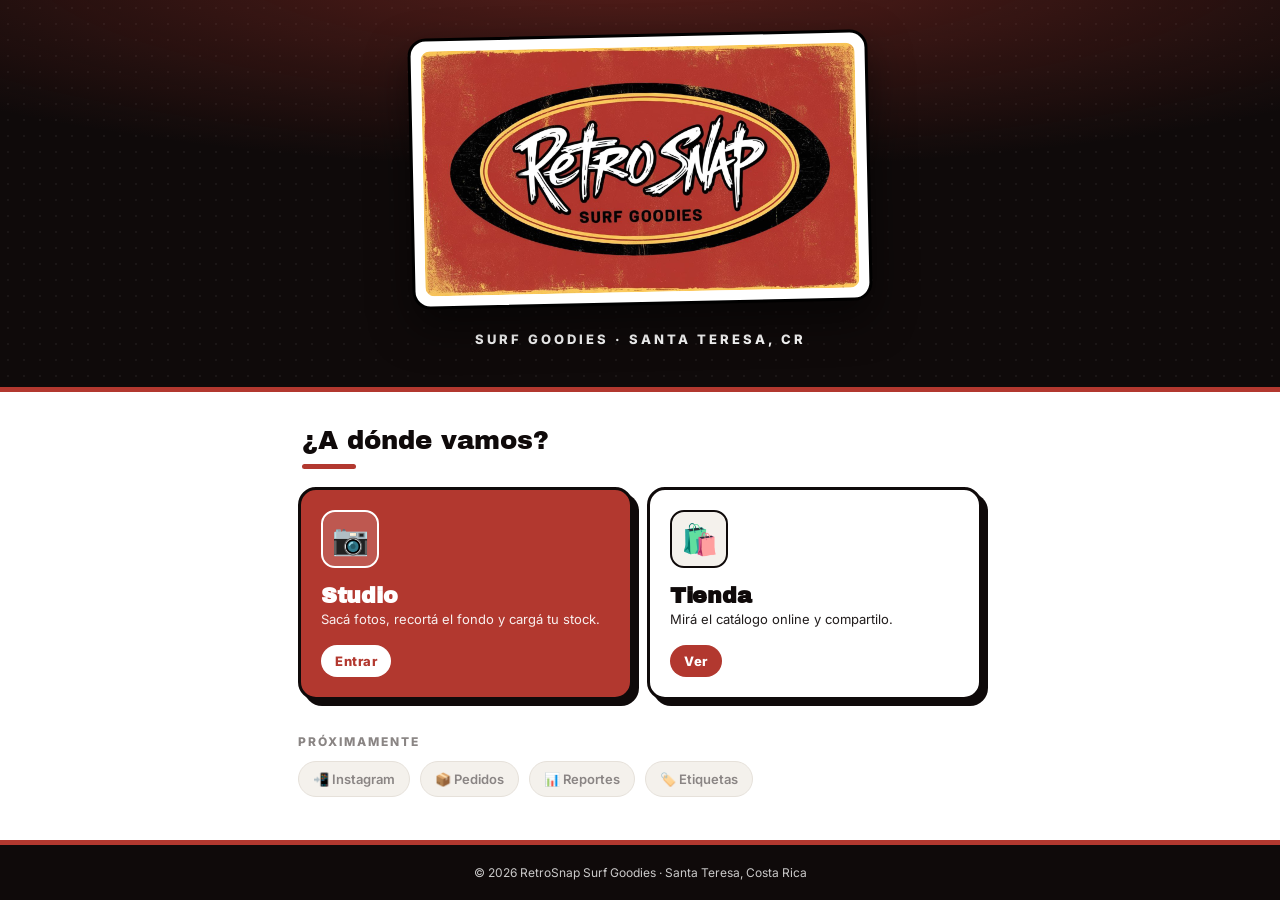
==== commit 3d3062ef: "Panel: logo real de RetroSnap + paleta de marca (blanco/negro/rojo)" ====
--- a/index.html
+++ b/index.html
@@ -3,96 +3,64 @@
 <head>
   <meta charset="UTF-8">
   <meta name="viewport" content="width=device-width, initial-scale=1.0, viewport-fit=cover">
-  <meta name="theme-color" content="#B2382F">
+  <meta name="theme-color" content="#0F0A0A">
   <title>RetroSnap · Panel</title>
   <meta name="description" content="Panel de RetroSnap Surf Goodies — Studio y Tienda.">
   <link rel="icon" href="assets/icon.svg" type="image/svg+xml">
   <link rel="apple-touch-icon" href="assets/icon.svg">
   <link rel="preconnect" href="https://fonts.googleapis.com">
-  <link href="https://fonts.googleapis.com/css2?family=Archivo+Black&family=Permanent+Marker&family=Inter:wght@400;600;700&display=swap" rel="stylesheet">
+  <link href="https://fonts.googleapis.com/css2?family=Archivo+Black&family=Inter:wght@400;500;600;700;800&display=swap" rel="stylesheet">
   <link rel="stylesheet" href="panel.css">
 </head>
 <body>
 
-  <!-- ================= HERO / OLA PUNK ================= -->
+  <!-- ================= HERO ================= -->
   <header class="hero">
-    <!-- textura de puntos -->
-    <div class="grano" aria-hidden="true"></div>
-
-    <div class="hero-centro">
-      <div class="logo-plate">
-        <img src="assets/logo.jpg" alt="RetroSnap · Surf Goodies" width="900" height="509">
-        <span class="sticker">DIY · SECONDHAND · SURF</span>
+    <div class="hero-inner">
+      <div class="logo-card">
+        <img src="assets/logo.jpg" alt="RetroSnap · Surf Goodies" width="1472" height="832">
       </div>
-      <p class="eslogan">Surf Goodies · Santa Teresa, Costa Rica</p>
-      <p class="grito">elegí tu ola 🤙</p>
+      <p class="tagline">SURF GOODIES · SANTA TERESA, CR</p>
     </div>
-
-    <!-- OLA PUNK ROCK (cresta dentada + rayo + spray) -->
-    <svg class="ola" viewBox="0 0 1440 240" preserveAspectRatio="none" xmlns="http://www.w3.org/2000/svg" aria-hidden="true">
-      <!-- spray -->
-      <g fill="#0F0A0A" opacity=".3">
-        <circle cx="210" cy="60" r="6"/><circle cx="320" cy="38" r="4"/><circle cx="380" cy="70" r="5"/>
-        <circle cx="980" cy="44" r="5"/><circle cx="1080" cy="66" r="7"/><circle cx="1180" cy="40" r="4"/>
-        <circle cx="1290" cy="70" r="5"/>
-      </g>
-      <!-- cuerpo de la ola, con cresta dentada (punk) -->
-      <path d="M0,120
-               L70,96 L110,128 L150,92 L196,126 L240,86 L286,124 L330,90
-               L378,128 L420,96 L470,130 L520,98 L572,132 L620,100
-               L676,134 L720,104 L778,136 L820,108 L880,138 L930,108
-               L988,138 L1040,110 L1100,140 L1150,112 L1210,142 L1264,114
-               L1320,144 L1372,118 L1440,140
-               L1440,240 L0,240 Z"
-            fill="#0F0A0A"/>
-      <!-- línea de espuma (roja) -->
-      <path d="M0,150 C160,120 300,180 480,150 C660,120 820,182 1010,150 C1200,118 1320,176 1440,150"
-            fill="none" stroke="#B2382F" stroke-width="6" stroke-linecap="round" opacity=".95"/>
-      <!-- rayo punk (rojo) -->
-      <path d="M250,30 L226,96 L262,96 L232,170 L300,84 L262,84 L286,30 Z"
-            fill="#B2382F" stroke="#0F0A0A" stroke-width="4" stroke-linejoin="round"/>
-    </svg>
   </header>
 
   <!-- ================= PANEL ================= -->
   <main class="panel">
-    <nav class="cta-grid" aria-label="Secciones de RetroSnap">
+    <p class="intro">¿A dónde vamos?</p>
 
+    <nav class="cta" aria-label="Secciones de RetroSnap">
       <a class="card card-studio" href="studio/">
-        <div class="card-icono">📷</div>
-        <div class="card-texto">
-          <h2>Studio</h2>
-          <p>Sacá fotos, recortá el fondo y cargá tu stock en minutos.</p>
-        </div>
-        <span class="card-flecha">Entrar →</span>
+        <span class="card-ico">📷</span>
+        <span class="card-main">
+          <strong>Studio</strong>
+          <small>Sacá fotos, recortá el fondo y cargá tu stock.</small>
+        </span>
+        <span class="card-go">Entrar</span>
       </a>
 
       <a class="card card-tienda" href="tienda/">
-        <div class="card-icono">🛍️</div>
-        <div class="card-texto">
-          <h2>Tienda</h2>
-          <p>Tu tienda online para mirar el catálogo y compartirlo.</p>
-        </div>
-        <span class="card-flecha">Ver →</span>
+        <span class="card-ico">🛍️</span>
+        <span class="card-main">
+          <strong>Tienda</strong>
+          <small>Mirá el catálogo online y compartilo.</small>
+        </span>
+        <span class="card-go">Ver</span>
       </a>
-
     </nav>
 
-    <!-- Espacio para sumar funciones más adelante -->
     <section class="prox">
-      <h3>Próximamente</h3>
-      <div class="prox-chips">
-        <span class="chip" title="En camino">📲 Instagram</span>
-        <span class="chip" title="En camino">📦 Pedidos</span>
-        <span class="chip" title="En camino">📊 Reportes</span>
-        <span class="chip" title="En camino">🏷️ Etiquetas QR</span>
+      <h2>Próximamente</h2>
+      <div class="chips">
+        <span class="chip">📲 Instagram</span>
+        <span class="chip">📦 Pedidos</span>
+        <span class="chip">📊 Reportes</span>
+        <span class="chip">🏷️ Etiquetas</span>
       </div>
     </section>
   </main>
 
   <footer class="pie">
-    <span>© <span id="anio"></span> RetroSnap Surf Goodies · Santa Teresa, CR</span>
-    <span>Hecho con 🤙 y olas</span>
+    <span>© <span id="anio"></span> RetroSnap Surf Goodies · Santa Teresa, Costa Rica</span>
   </footer>
 
   <script>document.getElementById("anio").textContent = new Date().getFullYear();</script>
--- a/panel.css
+++ b/panel.css
@@ -1,16 +1,15 @@
 /* ============================================================
-   RetroSnap — Panel de entrada (front panel)
-   Paleta de marca tomada del logo: BLANCO + NEGRO + ROJO.
-   Mobile-first.
+   RetroSnap — Panel de entrada
+   Paleta de marca (tomada del logo): blanco · negro · rojo.
    ============================================================ */
 :root {
   --rojo: #B2382F;        /* rojo del logo */
-  --rojo-osc: #8E2C25;    /* rojo más oscuro (gradientes/active) */
+  --rojo-osc: #8A2A23;
   --negro: #0F0A0A;       /* negro del logo */
   --blanco: #ffffff;
-  --hueso: #f7f5f3;       /* off-white sutil */
-  --gris: #6b6664;
-  --linea: #e6e1de;
+  --hueso: #f4f1ec;       /* blanco cálido para fondos suaves */
+  --gris: #8a8584;
+  --linea: #e6e1da;
   --safe-top: env(safe-area-inset-top, 0px);
   --safe-bottom: env(safe-area-inset-bottom, 0px);
 }
@@ -26,127 +25,123 @@
   flex-direction: column;
 }
 
-/* ---------- HERO ---------- */
+/* ---------- HERO (negro, el logo rojo resalta) ---------- */
 .hero {
   position: relative;
+  background: var(--negro);
+  padding: calc(34px + var(--safe-top)) 22px 40px;
+  overflow: hidden;
+  border-bottom: 5px solid var(--rojo);
+}
+/* glow rojo sutil + textura de puntos */
+.hero::before {
+  content: ""; position: absolute; inset: 0;
+  background:
+    radial-gradient(120% 90% at 50% -10%, rgba(178,56,47,.45), transparent 60%),
+    radial-gradient(rgba(255,255,255,.05) 1px, transparent 1.3px);
+  background-size: auto, 16px 16px;
+  pointer-events: none;
+}
+.hero-inner { position: relative; z-index: 1; max-width: 560px; margin: 0 auto; text-align: center; }
+
+.logo-card {
   background: var(--blanco);
-  color: var(--negro);
-  padding: calc(22px + var(--safe-top)) 20px 0;
-  overflow: hidden;
-  border-top: 6px solid var(--rojo);
+  border-radius: 18px;
+  padding: 10px;
+  box-shadow: 0 18px 40px rgba(0,0,0,.5);
+  border: 3px solid #000;
+  display: inline-block;
+  width: min(90%, 460px);
+  transform: rotate(-1.2deg);
 }
-.grano {
-  position: absolute; inset: 0; pointer-events: none; opacity: .5;
-  background-image: radial-gradient(rgba(15,10,10,.06) 1px, transparent 1.4px);
-  background-size: 14px 14px;
+.logo-card img { width: 100%; height: auto; display: block; border-radius: 9px; }
+
+.tagline {
+  margin: 22px 0 0;
+  color: var(--blanco);
+  font-weight: 800;
+  letter-spacing: 3px;
+  font-size: clamp(11px, 3vw, 13px);
 }
-
-.hero-centro { position: relative; z-index: 2; text-align: center; padding: 16px 0 64px; }
-
-/* Logo real, presentado como placa/sticker con borde negro */
-.logo-plate {
-  position: relative;
-  display: inline-block;
-  width: min(88%, 420px);
-  border-radius: 18px;
-  overflow: hidden;
-  border: 4px solid var(--negro);
-  box-shadow: 0 14px 30px rgba(15,10,10,.22);
-  transform: rotate(-1.6deg);
-}
-.logo-plate img { width: 100%; height: auto; display: block; }
-.sticker {
-  position: absolute; right: -10px; bottom: -10px;
-  font-family: "Permanent Marker", cursive;
-  background: var(--negro); color: #fff;
-  padding: 5px 11px; border-radius: 6px;
-  transform: rotate(4deg);
-  font-size: 11px; letter-spacing: .5px;
-  box-shadow: 0 3px 0 var(--rojo);
-}
-.eslogan {
-  margin: 22px 0 0; font-weight: 800; font-size: clamp(13px, 3.6vw, 16px);
-  letter-spacing: 1.5px; text-transform: uppercase; color: var(--negro);
-}
-.grito {
-  font-family: "Permanent Marker", cursive;
-  margin: 14px 0 0; color: #fff; background: var(--rojo);
-  display: inline-block; padding: 5px 18px; border-radius: 999px;
-  transform: rotate(-2deg);
-  font-size: clamp(16px, 4.5vw, 22px);
-  box-shadow: 0 4px 0 var(--negro);
-}
-
-.ola { position: absolute; left: 0; right: 0; bottom: -1px; width: 100%; height: 120px; display: block; }
 
 /* ---------- PANEL ---------- */
 .panel {
   flex: 1;
-  width: 100%; max-width: 760px;
-  margin: 0 auto; padding: 28px 18px 10px;
+  width: 100%; max-width: 720px;
+  margin: 0 auto;
+  padding: 30px 18px 12px;
 }
+.intro {
+  font-family: "Archivo Black", sans-serif;
+  font-size: clamp(20px, 5.5vw, 26px);
+  margin: 4px 4px 18px;
+  color: var(--negro);
+}
+.intro::after { content: ""; display:block; width: 54px; height: 5px; background: var(--rojo); border-radius: 3px; margin-top: 10px; }
 
-.cta-grid { display: grid; grid-template-columns: 1fr; gap: 16px; }
+/* ---------- Tarjetas ---------- */
+.cta { display: grid; grid-template-columns: 1fr; gap: 14px; }
 
 .card {
   position: relative;
   display: flex; align-items: center; gap: 16px;
-  padding: 22px;
-  border-radius: 22px;
-  text-decoration: none; color: #fff;
-  box-shadow: 0 10px 24px rgba(15,10,10,.16);
+  padding: 20px;
+  border-radius: 18px;
+  text-decoration: none;
   border: 3px solid var(--negro);
-  transition: transform .12s ease, box-shadow .12s ease;
-  overflow: hidden;
+  box-shadow: 6px 6px 0 var(--negro);     /* sombra dura, estilo sticker/punk */
+  transition: transform .1s ease, box-shadow .1s ease;
 }
-.card:active { transform: translateY(2px) scale(.99); box-shadow: 0 6px 14px rgba(15,10,10,.2); }
-.card-studio { background: linear-gradient(135deg, #c5443a, var(--rojo)); }
-.card-tienda { background: linear-gradient(135deg, #2a2422, var(--negro)); }
-.card-icono {
-  flex: 0 0 auto;
-  width: 64px; height: 64px; border-radius: 16px;
-  background: rgba(255,255,255,.16);
-  display: flex; align-items: center; justify-content: center;
-  font-size: 34px;
+.card:active { transform: translate(3px,3px); box-shadow: 3px 3px 0 var(--negro); }
+
+.card-studio { background: var(--rojo); color: var(--blanco); }
+.card-tienda { background: var(--blanco); color: var(--negro); }
+
+.card-ico {
+  flex: 0 0 auto; width: 58px; height: 58px; border-radius: 14px;
+  display: flex; align-items: center; justify-content: center; font-size: 30px;
+  border: 2px solid currentColor;
 }
-.card-texto { flex: 1; }
-.card-texto h2 {
-  font-family: "Archivo Black", sans-serif;
-  margin: 0 0 4px; font-size: 26px; letter-spacing: -.5px;
+.card-studio .card-ico { background: rgba(255,255,255,.16); }
+.card-tienda .card-ico { background: var(--hueso); }
+
+.card-main { flex: 1; display: flex; flex-direction: column; gap: 3px; }
+.card-main strong { font-family: "Archivo Black", sans-serif; font-size: 22px; letter-spacing: -.3px; }
+.card-main small { font-size: 13px; line-height: 1.35; opacity: .92; }
+
+.card-go {
+  flex: 0 0 auto; align-self: center;
+  font-weight: 800; font-size: 13px; letter-spacing: .5px;
+  padding: 8px 14px; border-radius: 999px; white-space: nowrap;
 }
-.card-texto p { margin: 0; font-size: 14px; line-height: 1.35; opacity: .95; }
-.card-flecha {
-  position: absolute; right: 18px; bottom: 14px;
-  font-weight: 700; font-size: 14px;
-  background: rgba(255,255,255,.2); padding: 5px 12px; border-radius: 999px;
-}
+.card-studio .card-go { background: var(--blanco); color: var(--rojo); }
+.card-tienda .card-go { background: var(--rojo); color: var(--blanco); }
 
 /* ---------- Próximamente ---------- */
 .prox { margin-top: 34px; }
-.prox h3 {
-  font-size: 13px; text-transform: uppercase; letter-spacing: 1.5px;
-  color: var(--gris); margin: 0 0 12px;
+.prox h2 {
+  font-size: 12px; text-transform: uppercase; letter-spacing: 2px;
+  color: var(--gris); margin: 0 0 12px; font-weight: 800;
 }
-.prox-chips { display: flex; flex-wrap: wrap; gap: 10px; }
+.chips { display: flex; flex-wrap: wrap; gap: 10px; }
 .chip {
-  background: var(--blanco); border: 1.5px dashed var(--negro); color: var(--negro);
-  padding: 10px 14px; border-radius: 999px; font-size: 13px; font-weight: 600;
-  opacity: .65;
+  background: var(--hueso); border: 1.5px solid var(--linea); color: var(--gris);
+  padding: 9px 14px; border-radius: 999px; font-size: 13px; font-weight: 600;
 }
 
 /* ---------- Footer ---------- */
 .pie {
   margin-top: 30px;
-  padding: 18px 18px calc(18px + var(--safe-bottom));
-  display: flex; flex-direction: column; gap: 4px; align-items: center;
-  color: var(--gris); font-size: 12px; text-align: center;
-  border-top: 1px solid var(--linea);
+  background: var(--negro);
+  color: rgba(255,255,255,.78);
+  padding: 20px 18px calc(20px + var(--safe-bottom));
+  text-align: center; font-size: 12px;
+  border-top: 5px solid var(--rojo);
 }
 
-/* ---------- Pantallas más anchas ---------- */
+/* ---------- Más anchas ---------- */
 @media (min-width: 620px) {
-  .cta-grid { grid-template-columns: 1fr 1fr; }
-  .card { flex-direction: column; align-items: flex-start; min-height: 200px; }
-  .card-flecha { position: static; align-self: flex-start; margin-top: auto; }
-  .pie { flex-direction: row; justify-content: space-between; }
+  .cta { grid-template-columns: 1fr 1fr; }
+  .card { flex-direction: column; align-items: flex-start; min-height: 210px; }
+  .card-go { align-self: flex-start; margin-top: auto; }
 }
